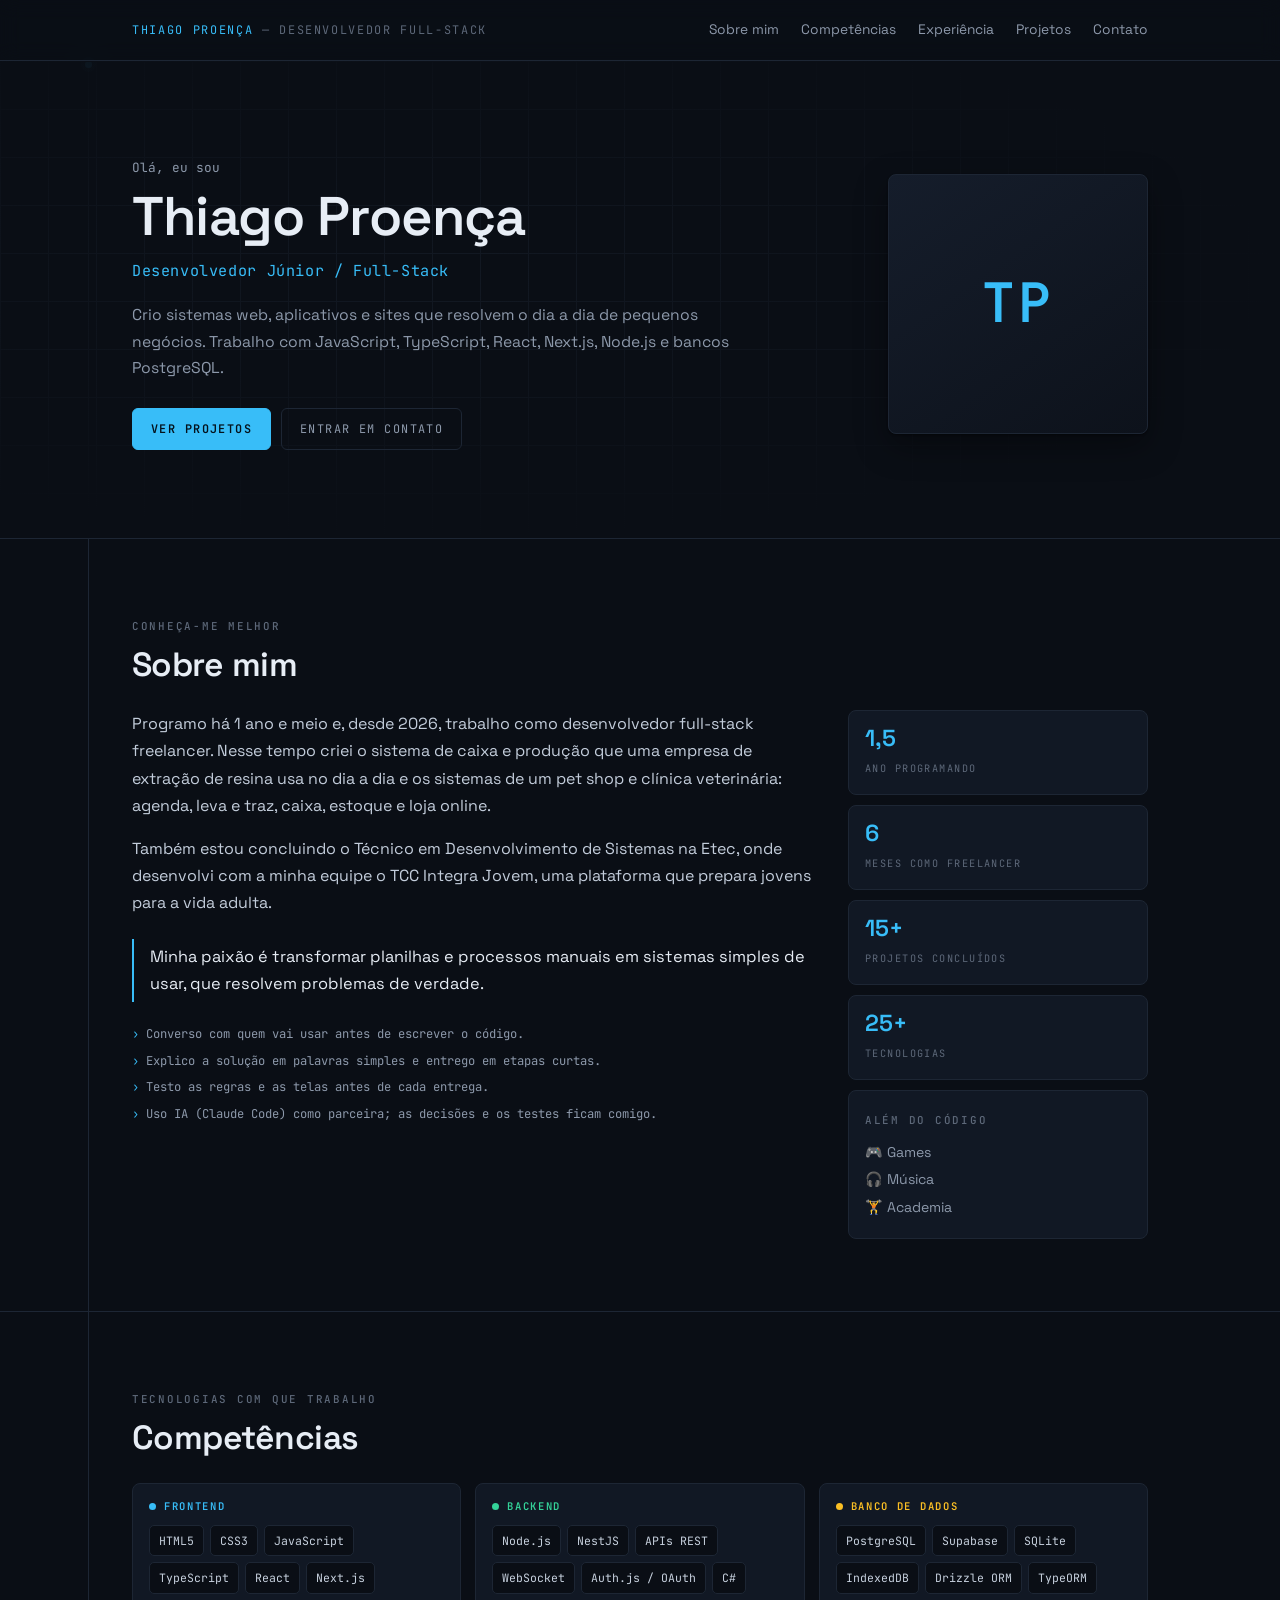
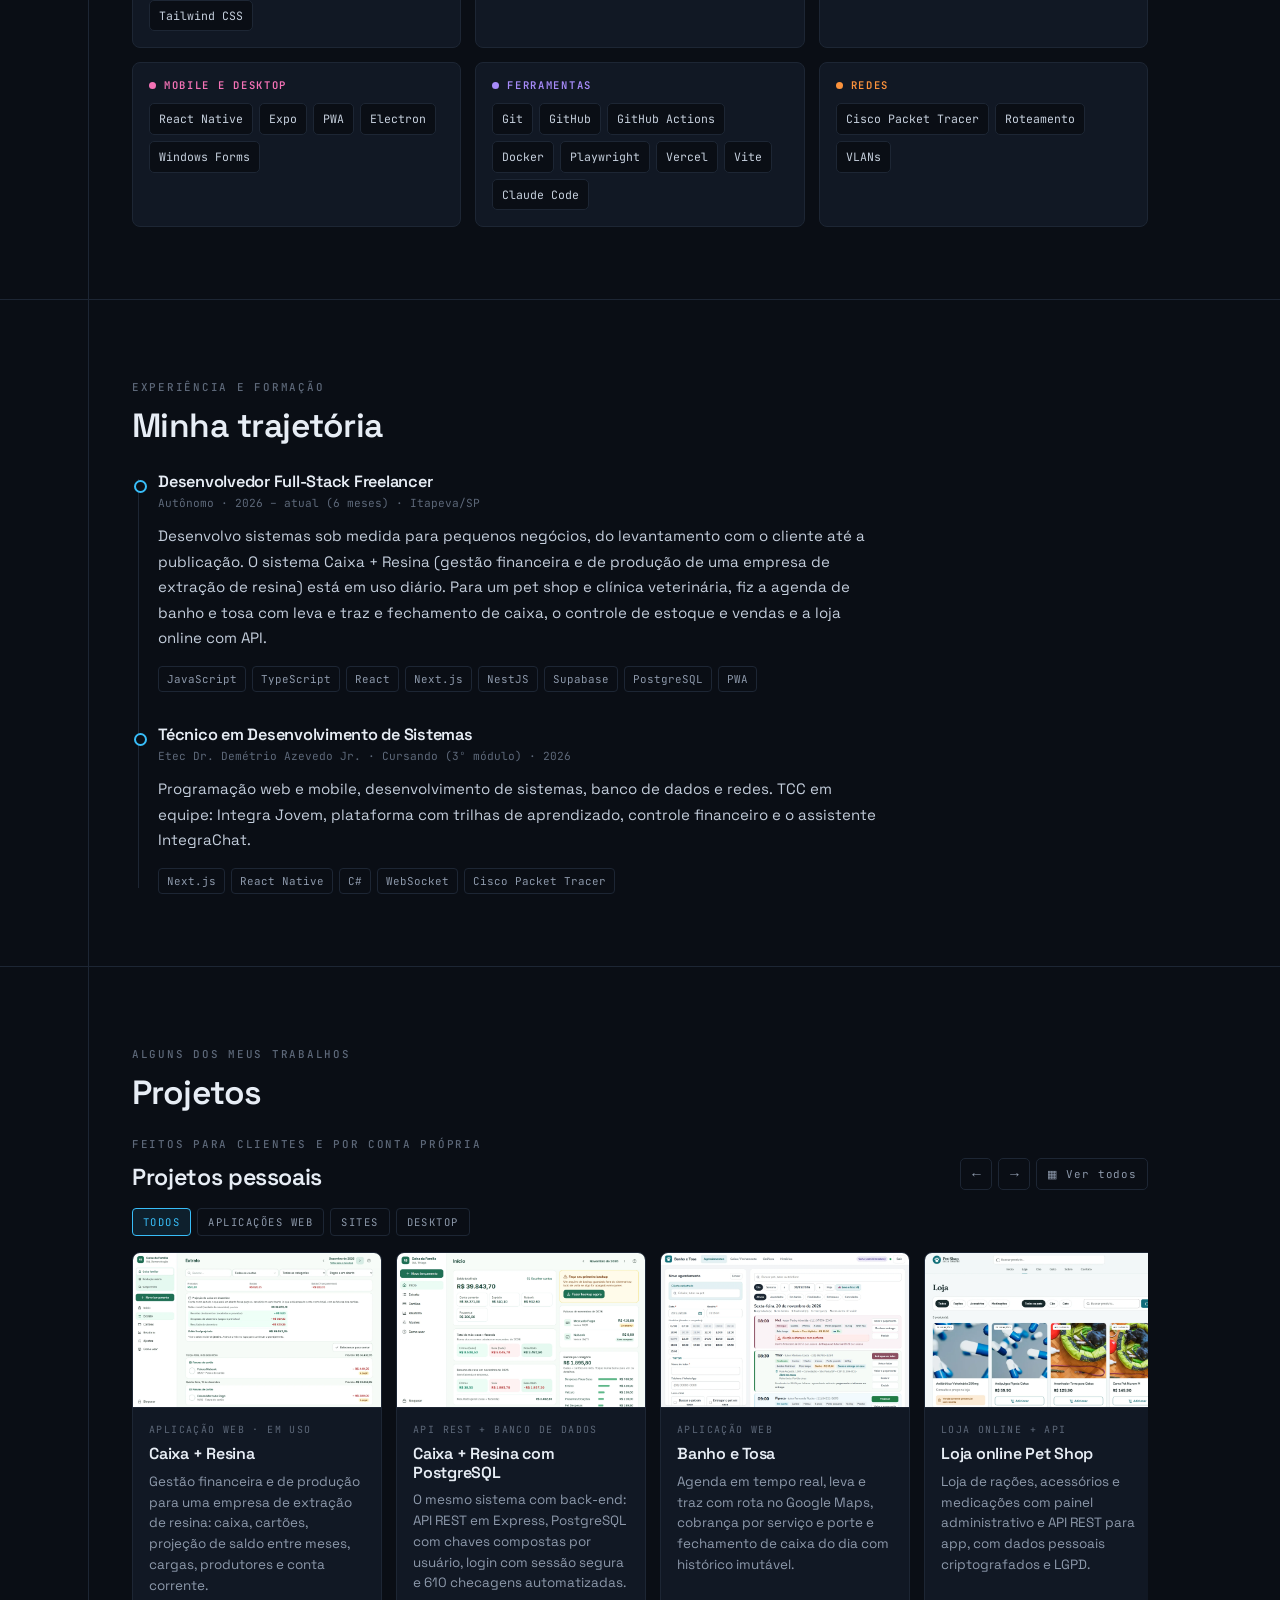
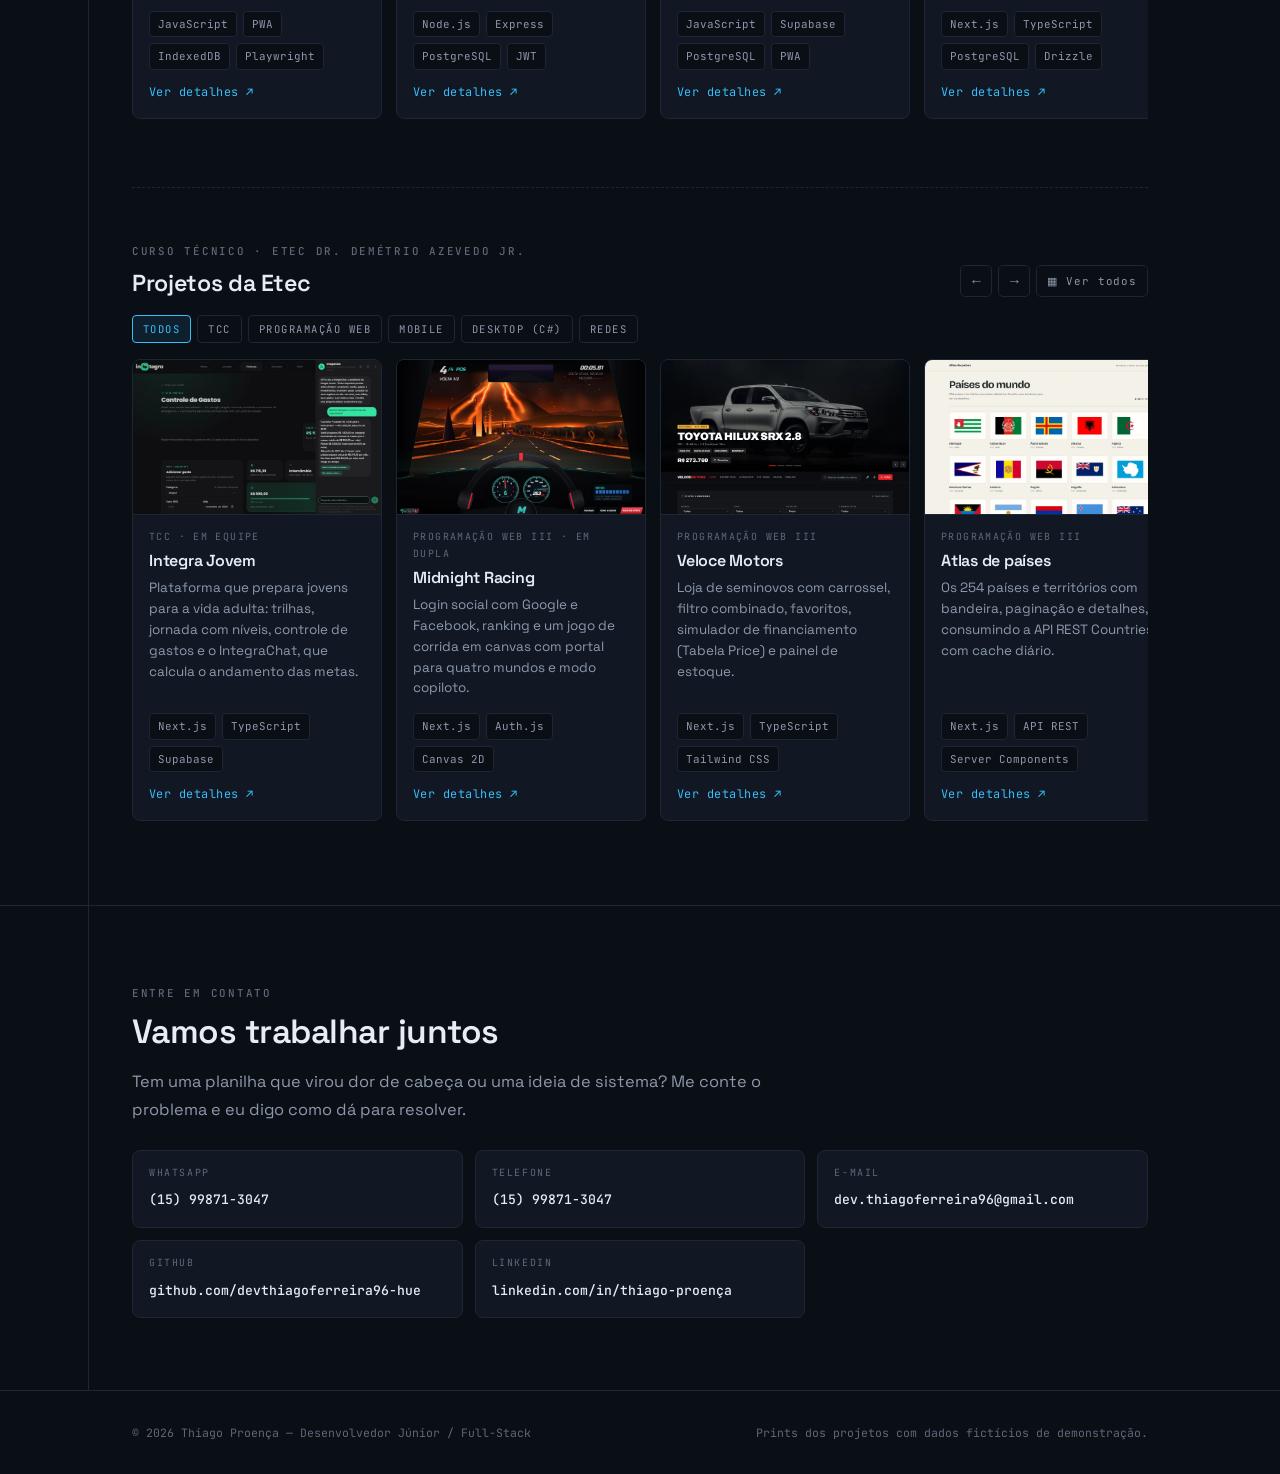
==== index.html @ 77c9f865 "Portfólio: volta a mostrar a versão original do Caixa + Resina Desfaz 34eba5c.  Co-Authored-By: Clau" ====
<!doctype html>
<html lang="pt-BR">
<head>
  <meta charset="utf-8">
  <meta name="viewport" content="width=device-width, initial-scale=1">
  <title>Thiago Proença · Desenvolvedor Júnior / Full-Stack</title>
  <meta name="description" content="Portfólio de Thiago Proença, desenvolvedor júnior full-stack: sistemas web, aplicativos e sites sob medida para pequenos negócios.">
  <meta property="og:title" content="Thiago Proença · Desenvolvedor Júnior / Full-Stack">
  <meta property="og:description" content="Sistemas web, aplicativos e sites sob medida para pequenos negócios.">
  <meta property="og:image" content="img/caixa-resina/projecao.webp">
  <link rel="preconnect" href="https://fonts.googleapis.com">
  <link rel="preconnect" href="https://fonts.gstatic.com" crossorigin>
  <link href="https://fonts.googleapis.com/css2?family=Space+Grotesk:wght@400;500;600&family=JetBrains+Mono:wght@400;500;600&display=swap" rel="stylesheet">
  <link rel="stylesheet" href="style.css">
</head>
<body>
  <header class="topo">
    <div class="conteiner">
      <a class="marca" href="#inicio">Thiago Proença <span id="secao-atual">— Desenvolvedor Full-Stack</span></a>
      <nav class="menu" aria-label="Seções">
        <a href="#sobre">Sobre mim</a>
        <a href="#competencias">Competências</a>
        <a href="#experiencia">Experiência</a>
        <a href="#projetos">Projetos</a>
        <a href="#contato">Contato</a>
      </nav>
    </div>
  </header>

  <main class="trilho">
    <span class="ponto" id="ponto" aria-hidden="true"></span>

    <section class="abertura" id="inicio">
      <div class="conteiner">
        <div>
          <p class="ola">Olá, eu sou</p>
          <h1>Thiago Proença</h1>
          <p class="cargo">Desenvolvedor Júnior / Full-Stack</p>
          <p class="sub">Crio sistemas web, aplicativos e sites que resolvem o dia a dia de pequenos negócios. Trabalho com JavaScript, TypeScript, React, Next.js, Node.js e bancos PostgreSQL.</p>
          <div class="acoes">
            <a class="botao primario" href="#projetos">Ver projetos</a>
            <a class="botao" href="#contato">Entrar em contato</a>
          </div>
        </div>
        <div class="foto">
          <!-- Para usar a foto: salve como img/foto.webp e troque a linha abaixo por
               <img src="img/foto.webp" alt="Foto de Thiago Proença" width="520" height="520"> -->
          <span class="iniciais" aria-hidden="true">TP</span>
        </div>
      </div>
    </section>

    <section class="secao" id="sobre" data-secao="01 / 05 · Sobre mim">
      <div class="conteiner">
        <span class="rotulo">Conheça-me melhor</span>
        <h2>Sobre mim</h2>
        <div class="sobre-grade">
          <div class="sobre-texto">
            <p>Programo há 1 ano e meio e, desde 2026, trabalho como desenvolvedor full-stack freelancer. Nesse tempo criei o sistema de caixa e produção que uma empresa de extração de resina usa no dia a dia e os sistemas de um pet shop e clínica veterinária: agenda, leva e traz, caixa, estoque e loja online.</p>
            <p>Também estou concluindo o Técnico em Desenvolvimento de Sistemas na Etec, onde desenvolvi com a minha equipe o TCC Integra Jovem, uma plataforma que prepara jovens para a vida adulta.</p>
            <p class="citacao">Minha paixão é transformar planilhas e processos manuais em sistemas simples de usar, que resolvem problemas de verdade.</p>
            <ul class="principios">
              <li>Converso com quem vai usar antes de escrever o código.</li>
              <li>Explico a solução em palavras simples e entrego em etapas curtas.</li>
              <li>Testo as regras e as telas antes de cada entrega.</li>
              <li>Uso IA (Claude Code) como parceira; as decisões e os testes ficam comigo.</li>
            </ul>
          </div>
          <div class="numeros">
            <div class="numero"><b>1,5</b><span>Ano programando</span></div>
            <div class="numero"><b>6</b><span>Meses como freelancer</span></div>
            <div class="numero"><b>15+</b><span>Projetos concluídos</span></div>
            <div class="numero"><b>25+</b><span>Tecnologias</span></div>
            <div class="alem">
              <span class="rotulo" style="margin:0">Além do código</span>
              <ul>
                <li>🎮 Games</li>
                <li>🎧 Música</li>
                <li>🏋️ Academia</li>
              </ul>
            </div>
          </div>
        </div>
      </div>
    </section>

    <section class="secao" id="competencias" data-secao="02 / 05 · Competências">
      <div class="conteiner">
        <span class="rotulo">Tecnologias com que trabalho</span>
        <h2>Competências</h2>
        <div class="comp-grade" id="comp-grade"></div>
      </div>
    </section>

    <section class="secao" id="experiencia" data-secao="03 / 05 · Experiência">
      <div class="conteiner">
        <span class="rotulo">Experiência e formação</span>
        <h2>Minha trajetória</h2>
        <div class="linha-tempo">
          <div class="etapa">
            <h3>Desenvolvedor Full-Stack Freelancer</h3>
            <p class="onde">Autônomo · 2026 – atual (6 meses) · Itapeva/SP</p>
            <p>Desenvolvo sistemas sob medida para pequenos negócios, do levantamento com o cliente até a publicação. O sistema Caixa + Resina (gestão financeira e de produção de uma empresa de extração de resina) está em uso diário. Para um pet shop e clínica veterinária, fiz a agenda de banho e tosa com leva e traz e fechamento de caixa, o controle de estoque e vendas e a loja online com API.</p>
            <ul class="etiquetas"><li>JavaScript</li><li>TypeScript</li><li>React</li><li>Next.js</li><li>NestJS</li><li>Supabase</li><li>PostgreSQL</li><li>PWA</li></ul>
          </div>
          <div class="etapa">
            <h3>Técnico em Desenvolvimento de Sistemas</h3>
            <p class="onde">Etec Dr. Demétrio Azevedo Jr. · Cursando (3º módulo) · 2026</p>
            <p>Programação web e mobile, desenvolvimento de sistemas, banco de dados e redes. TCC em equipe: Integra Jovem, plataforma com trilhas de aprendizado, controle financeiro e o assistente IntegraChat.</p>
            <ul class="etiquetas"><li>Next.js</li><li>React Native</li><li>C#</li><li>WebSocket</li><li>Cisco Packet Tracer</li></ul>
          </div>
        </div>
      </div>
    </section>

    <section class="secao" id="projetos" data-secao="04 / 05 · Projetos">
      <div class="conteiner">
        <span class="rotulo">Alguns dos meus trabalhos</span>
        <h2>Projetos</h2>

        <div class="bloco-proj" data-carrossel="pessoais">
          <div class="proj-topo">
            <div>
              <span class="rotulo">Feitos para clientes e por conta própria</span>
              <h3>Projetos pessoais</h3>
            </div>
            <div class="setas">
              <button class="seta" type="button" data-acao="voltar" aria-label="Projetos anteriores">←</button>
              <button class="seta" type="button" data-acao="avancar" aria-label="Próximos projetos">→</button>
              <button class="seta largo" type="button" data-acao="todos" aria-pressed="false">▦ Ver todos</button>
            </div>
          </div>
          <div class="filtros" role="group" aria-label="Filtrar projetos pessoais"></div>
          <div class="carrossel"></div>
        </div>

        <div class="bloco-proj" data-carrossel="etec">
          <div class="proj-topo">
            <div>
              <span class="rotulo">Curso técnico · Etec Dr. Demétrio Azevedo Jr.</span>
              <h3>Projetos da Etec</h3>
            </div>
            <div class="setas">
              <button class="seta" type="button" data-acao="voltar" aria-label="Projetos anteriores">←</button>
              <button class="seta" type="button" data-acao="avancar" aria-label="Próximos projetos">→</button>
              <button class="seta largo" type="button" data-acao="todos" aria-pressed="false">▦ Ver todos</button>
            </div>
          </div>
          <div class="filtros" role="group" aria-label="Filtrar projetos da Etec"></div>
          <div class="carrossel"></div>
        </div>
      </div>
    </section>

    <section class="secao" id="contato" data-secao="05 / 05 · Contato">
      <div class="conteiner">
        <span class="rotulo">Entre em contato</span>
        <h2>Vamos trabalhar juntos</h2>
        <p class="sub">Tem uma planilha que virou dor de cabeça ou uma ideia de sistema? Me conte o problema e eu digo como dá para resolver.</p>
        <div class="contatos">
          <a class="contato-card" href="https://wa.me/5515998713047" target="_blank" rel="noopener"><span>WhatsApp</span><b>(15) 99871-3047</b></a>
          <a class="contato-card" href="tel:+5515998713047"><span>Telefone</span><b>(15) 99871-3047</b></a>
          <a class="contato-card" href="mailto:dev.thiagoferreira96@gmail.com"><span>E-mail</span><b>dev.thiagoferreira96@gmail.com</b></a>
          <a class="contato-card" href="https://github.com/devthiagoferreira96-hue" target="_blank" rel="noopener"><span>GitHub</span><b>github.com/devthiagoferreira96-hue</b></a>
          <a class="contato-card" href="https://www.linkedin.com/in/thiago-proen%C3%A7a-3567a3385" target="_blank" rel="noopener"><span>LinkedIn</span><b>linkedin.com/in/thiago-proença</b></a>
        </div>
      </div>
    </section>
  </main>

  <footer class="rodape">
    <div class="conteiner">
      <span>© 2026 Thiago Proença — Desenvolvedor Júnior / Full-Stack</span>
      <span>Prints dos projetos com dados fictícios de demonstração.</span>
    </div>
  </footer>

  <script>
  // ------------------------------------------------------------ competências
  const ICONE = (slug, cor) => `https://cdn.simpleicons.org/${slug}/${cor}`;
  const COMPETENCIAS = [
    { nome: 'Frontend', cor: '#38bdf8', itens: [['HTML5', 'html5', 'E34F26'], ['CSS3', 'css', '1572B6'], ['JavaScript', 'javascript', 'F7DF1E'], ['TypeScript', 'typescript', '3178C6'], ['React', 'react', '61DAFB'], ['Next.js', 'nextdotjs', 'ffffff'], ['Tailwind CSS', 'tailwindcss', '06B6D4']] },
    { nome: 'Backend', cor: '#34d399', itens: [['Node.js', 'nodedotjs', '5FA04E'], ['NestJS', 'nestjs', 'E0234E'], ['APIs REST', null], ['WebSocket', null], ['Auth.js / OAuth', 'auth0', 'EB5424'], ['C#', null]] },
    { nome: 'Banco de dados', cor: '#fbbf24', itens: [['PostgreSQL', 'postgresql', '4169E1'], ['Supabase', 'supabase', '3FCF8E'], ['SQLite', 'sqlite', '7FD3FF'], ['IndexedDB', null], ['Drizzle ORM', 'drizzle', 'C5F74F'], ['TypeORM', 'typeorm', 'FE0803']] },
    { nome: 'Mobile e desktop', cor: '#f472b6', itens: [['React Native', 'react', '61DAFB'], ['Expo', 'expo', 'ffffff'], ['PWA', 'pwa', '5A0FC8'], ['Electron', 'electron', '47848F'], ['Windows Forms', null]] },
    { nome: 'Ferramentas', cor: '#a78bfa', itens: [['Git', 'git', 'F05032'], ['GitHub', 'github', 'ffffff'], ['GitHub Actions', 'githubactions', '2088FF'], ['Docker', 'docker', '2496ED'], ['Playwright', null], ['Vercel', 'vercel', 'ffffff'], ['Vite', 'vite', '646CFF'], ['Claude Code', 'claude', 'D97757']] },
    { nome: 'Redes', cor: '#fb923c', itens: [['Cisco Packet Tracer', 'cisco', '1BA0D7'], ['Roteamento', null], ['VLANs', null]] },
  ];
  document.getElementById('comp-grade').innerHTML = COMPETENCIAS.map((c) => `
    <div class="comp" style="--cor:${c.cor}">
      <h3>${c.nome}</h3>
      <div class="selos">${c.itens.map(([n, slug, cor]) => `<span class="selo">${slug ? `<img src="${ICONE(slug, cor)}" alt="" width="13" height="13" loading="lazy" onerror="this.remove()">` : ''}${n}</span>`).join('')}</div>
    </div>`).join('');

  // ------------------------------------------------------------ projetos
  const PROJETOS = {
    pessoais: {
      filtros: [['todos', 'Todos'], ['web', 'Aplicações web'], ['site', 'Sites'], ['desktop', 'Desktop']],
      itens: [
        { cat: 'web', tipo: 'Aplicação web · em uso', titulo: 'Caixa + Resina', img: 'img/caixa-resina/projecao.webp', url: 'projetos/caixa-resina.html',
          texto: 'Gestão financeira e de produção para uma empresa de extração de resina: caixa, cartões, projeção de saldo entre meses, cargas, produtores e conta corrente.', tags: ['JavaScript', 'PWA', 'IndexedDB', 'Playwright'] },
        { cat: 'web', tipo: 'API REST + banco de dados', titulo: 'Caixa + Resina com PostgreSQL', img: 'img/caixa-postgresql/inicio.webp', url: 'projetos/caixa-postgresql.html',
          texto: 'O mesmo sistema com back-end: API REST em Express, PostgreSQL com chaves compostas por usuário, login com sessão segura e 610 checagens automatizadas.', tags: ['Node.js', 'Express', 'PostgreSQL', 'JWT'] },
        { cat: 'web', tipo: 'Aplicação web', titulo: 'Banho e Tosa', img: 'img/banho-e-tosa/agenda.webp', url: 'projetos/banho-e-tosa.html',
          texto: 'Agenda em tempo real, leva e traz com rota no Google Maps, cobrança por serviço e porte e fechamento de caixa do dia com histórico imutável.', tags: ['JavaScript', 'Supabase', 'PostgreSQL', 'PWA'] },
        { cat: 'site', tipo: 'Loja online + API', titulo: 'Loja online Pet Shop', img: 'img/loja-pet/produtos.webp', url: 'projetos/loja-pet.html',
          texto: 'Loja de rações, acessórios e medicações com painel administrativo e API REST para app, com dados pessoais criptografados e LGPD.', tags: ['Next.js', 'TypeScript', 'PostgreSQL', 'Drizzle'] },
        { cat: 'web', tipo: 'Aplicação web', titulo: 'Estoque, vendas e caixa', img: 'img/estoque-pet/inicio.webp', url: 'projetos/estoque-pet.html',
          texto: 'Três saldos por produto, PDV com leitor de código de barras, fechamento de caixa e log de auditoria que nem o sistema consegue apagar.', tags: ['NestJS', 'Next.js', 'PostgreSQL', 'PWA'] },
        { cat: 'web', tipo: 'Aplicação web', titulo: 'Agenda Pet', img: 'img/agenda-pet/agenda.webp', url: 'projetos/agenda-pet.html',
          texto: 'Agenda compartilhada entre o pet shop e o banho e tosa, com tempo real, aviso no WhatsApp e permissões por setor.', tags: ['JavaScript', 'Supabase', 'Realtime'] },
        { cat: 'web', tipo: 'Aplicação web', titulo: 'Estoque da clínica', img: 'img/estoque-clinica/relatorios.webp', url: 'projetos/estoque-clinica.html',
          texto: 'O que vai para o consultório, o que é usado e o que se perde ou some na contagem, com o prejuízo em reais.', tags: ['NestJS', 'Next.js', 'PostgreSQL'] },
        { cat: 'desktop', tipo: 'Aplicativo desktop', titulo: 'PDV Loja de Salgados', img: 'img/pdv-salgados/vender.webp', url: 'projetos/pdv-salgados.html',
          texto: 'Sistema de vendas que funciona sem internet: vários pagamentos na mesma venda, estoque, caixa com sangria e fiado.', tags: ['Electron', 'React', 'SQLite'] },
      ],
    },
    etec: {
      filtros: [['todos', 'Todos'], ['tcc', 'TCC'], ['web', 'Programação Web'], ['mobile', 'Mobile'], ['desktop', 'Desktop (C#)'], ['redes', 'Redes']],
      itens: [
        { cat: 'tcc', tipo: 'TCC · em equipe', titulo: 'Integra Jovem', img: 'img/etec/tcc-chat-meta.webp', url: 'projetos/integra-jovem.html',
          texto: 'Plataforma que prepara jovens para a vida adulta: trilhas, jornada com níveis, controle de gastos e o IntegraChat, que calcula o andamento das metas.', tags: ['Next.js', 'TypeScript', 'Supabase'] },
        { cat: 'web', tipo: 'Programação Web III · em dupla', titulo: 'Midnight Racing', img: 'img/etec/mid-mundo-vulcao.webp', url: 'projetos/midnight-racing.html',
          texto: 'Login social com Google e Facebook, ranking e um jogo de corrida em canvas com portal para quatro mundos e modo copiloto.', tags: ['Next.js', 'Auth.js', 'Canvas 2D'] },
        { cat: 'web', tipo: 'Programação Web III', titulo: 'Veloce Motors', img: 'img/etec/veiculos-home.webp', url: 'projetos/veloce-motors.html',
          texto: 'Loja de seminovos com carrossel, filtro combinado, favoritos, simulador de financiamento (Tabela Price) e painel de estoque.', tags: ['Next.js', 'TypeScript', 'Tailwind CSS'] },
        { cat: 'web', tipo: 'Programação Web III', titulo: 'Atlas de países', img: 'img/etec/paises-lista.webp', url: 'projetos/atlas-paises.html',
          texto: 'Os 254 países e territórios com bandeira, paginação e detalhes, consumindo a API REST Countries com cache diário.', tags: ['Next.js', 'API REST', 'Server Components'] },
        { cat: 'web', tipo: 'Programação Web', titulo: 'Cadastro de clientes', img: 'img/etec/cadastro-validacao.webp', url: 'img/etec/cadastro-preenchido.webp',
          texto: 'Formulário com validação campo a campo (nome, CPF, telefone, e-mail, CEP e endereço) e mensagens claras de erro.', tags: ['Next.js', 'React Hook Form', 'Zod'] },
        { cat: 'mobile', tipo: 'Mobile II · em dupla', titulo: 'Chat da Sala', img: 'img/etec/chat-enquete.webp', url: 'projetos/chat-da-sala.html',
          texto: 'Chat em tempo real com grupos, enquetes, reações, confirmação de leitura, status e reconexão automática com fila de envio.', tags: ['React Native', 'Expo', 'WebSocket'] },
        { cat: 'mobile', tipo: 'Mobile II', titulo: 'Meus Feeds', img: 'img/etec/feeds-lista.webp', url: 'projetos/meus-feeds.html',
          texto: 'App que consome uma API REST: lista paginada, detalhes, nova postagem e mensagens claras quando não há conexão.', tags: ['React Native', 'Expo', 'API REST'] },
        { cat: 'desktop', tipo: 'Desenvolvimento de Sistemas II', titulo: 'Jogo da Forca', img: 'img/etec/forca-jogo.webp', url: 'img/etec/forca-jogo.webp',
          texto: 'Palavras com dica lidas de arquivo, cronômetro, música e efeitos sonoros; o boneco aparece por partes a cada erro.', tags: ['C#', 'Windows Forms', 'NAudio'] },
        { cat: 'desktop', tipo: 'Desenvolvimento de Sistemas II', titulo: 'Consulta de CEP', img: 'img/etec/csharp-cep.webp', url: 'img/etec/csharp-cep.webp',
          texto: 'Digita o CEP e o app busca o endereço na API ViaCEP: logradouro, bairro, cidade, estado e DDD.', tags: ['C#', 'API REST', 'JSON'] },
        { cat: 'redes', tipo: 'Redes', titulo: 'Duas redes ligadas por WAN', img: 'img/etec/redes-wan.webp', url: 'img/etec/redes-wan.webp',
          texto: 'Dois roteadores ligados por link serial, cada um com as suas redes locais, switches e computadores.', tags: ['Cisco Packet Tracer', 'Roteamento'] },
        { cat: 'redes', tipo: 'Redes', titulo: 'VLANs com roteador', img: 'img/etec/redes-vlans.webp', url: 'img/etec/redes-vlans.webp',
          texto: 'Computadores separados em VLANs num switch, com um roteador fazendo a comunicação entre elas.', tags: ['Cisco Packet Tracer', 'VLAN'] },
      ],
    },
  };

  const esc = (s) => String(s).replace(/[&<>"']/g, (c) => ({ '&': '&amp;', '<': '&lt;', '>': '&gt;', '"': '&quot;', "'": '&#39;' }[c]));
  document.querySelectorAll('[data-carrossel]').forEach((bloco) => {
    const dados = PROJETOS[bloco.dataset.carrossel];
    const pista = bloco.querySelector('.carrossel');
    const filtros = bloco.querySelector('.filtros');
    filtros.innerHTML = dados.filtros.map(([id, nome], i) => `<button class="filtro" type="button" data-filtro="${id}" aria-pressed="${i === 0}">${nome}</button>`).join('');
    pista.innerHTML = dados.itens.map((p) => {
      const pagina = p.url.endsWith('.html');
      return `<a class="pcard" data-cat="${p.cat}" href="${p.url}"${pagina ? '' : ' target="_blank" rel="noopener"'}>
        <div class="thumb"><img src="${p.img}" alt="" width="1600" height="1000" loading="lazy"></div>
        <div class="corpo">
          <span class="tipo">${esc(p.tipo)}</span>
          <h4>${esc(p.titulo)}</h4>
          <p>${esc(p.texto)}</p>
          <ul class="etiquetas">${p.tags.map((t) => `<li>${esc(t)}</li>`).join('')}</ul>
          <span class="ver">${pagina ? 'Ver detalhes ↗' : 'Ver imagem ↗'}</span>
        </div>
      </a>`;
    }).join('');

    filtros.addEventListener('click', (e) => {
      const b = e.target.closest('[data-filtro]');
      if (!b) return;
      filtros.querySelectorAll('[data-filtro]').forEach((x) => x.setAttribute('aria-pressed', String(x === b)));
      pista.querySelectorAll('.pcard').forEach((c) => { c.hidden = b.dataset.filtro !== 'todos' && c.dataset.cat !== b.dataset.filtro; });
      pista.scrollTo({ left: 0 });
    });
    const passo = () => (pista.querySelector('.pcard:not([hidden])')?.offsetWidth || 280) + 14;
    bloco.querySelector('[data-acao="voltar"]').addEventListener('click', () => pista.scrollBy({ left: -passo() * 2, behavior: 'smooth' }));
    bloco.querySelector('[data-acao="avancar"]').addEventListener('click', () => pista.scrollBy({ left: passo() * 2, behavior: 'smooth' }));
    const todos = bloco.querySelector('[data-acao="todos"]');
    todos.addEventListener('click', () => {
      const ativo = pista.classList.toggle('todos');
      todos.setAttribute('aria-pressed', String(ativo));
      todos.textContent = ativo ? '▤ Carrossel' : '▦ Ver todos';
    });

    // anda sozinho: um card a cada 3 s; para com o mouse em cima, com foco do teclado ou toque,
    // no modo "Ver todos", fora da tela e para quem pediu menos movimento no sistema
    const poucoMovimento = window.matchMedia('(prefers-reduced-motion: reduce)');
    let mouseEmCima = false, focoDentro = false, tocando = false, visivel = false;
    const pausado = () => mouseEmCima || focoDentro || tocando || !visivel || document.hidden
      || pista.classList.contains('todos') || poucoMovimento.matches;
    setInterval(() => {
      if (pausado()) return;
      const fim = pista.scrollLeft + pista.clientWidth >= pista.scrollWidth - 8;
      if (fim) pista.scrollTo({ left: 0, behavior: 'smooth' });
      else pista.scrollBy({ left: passo(), behavior: 'smooth' });
    }, 3000);
    bloco.addEventListener('mouseenter', () => { mouseEmCima = true; });
    bloco.addEventListener('mouseleave', () => { mouseEmCima = false; });
    bloco.addEventListener('focusin', () => { focoDentro = true; });
    bloco.addEventListener('focusout', (e) => { if (!bloco.contains(e.relatedTarget)) focoDentro = false; });
    let soltar;
    pista.addEventListener('touchstart', () => { tocando = true; clearTimeout(soltar); }, { passive: true });
    pista.addEventListener('touchend', () => { soltar = setTimeout(() => { tocando = false; }, 4000); }, { passive: true });
    new IntersectionObserver(([e]) => { visivel = e.isIntersecting; }, { threshold: 0.3 }).observe(pista);
  });

  // ------------------------------------------------------------ seção atual no topo + ponto na linha
  const rotulo = document.getElementById('secao-atual');
  const ponto = document.getElementById('ponto');
  const links = document.querySelectorAll('.menu a');
  const secoes = [...document.querySelectorAll('[data-secao]')];
  const principal = document.querySelector('main');
  function atualizar() {
    const meio = window.scrollY + window.innerHeight * 0.35;
    let atual = null;
    for (const s of secoes) if (s.offsetTop <= meio) atual = s;
    rotulo.textContent = atual ? ' ' + atual.dataset.secao : ' — Desenvolvedor Full-Stack';
    links.forEach((a) => a.classList.toggle('ativo', !!atual && a.getAttribute('href') === '#' + atual.id));
    const total = document.documentElement.scrollHeight - window.innerHeight;
    ponto.style.top = Math.round((window.scrollY / Math.max(1, total)) * (principal.offsetHeight - 20)) + 'px';
  }
  window.addEventListener('scroll', atualizar, { passive: true });
  atualizar();
  </script>
</body>
</html>
---- style.css ----
/* Portfólio — Thiago Proença · tema escuro (azul-noite + ciano) */
:root {
  --fundo: #0a0e15;
  --fundo-2: #0d121b;
  --cartao: #111824;
  --cartao-2: #151d2b;
  --texto: #e7edf5;
  --suave: #8d99ab;
  --apagado: #5d6879;
  --linha: #1d2634;
  --destaque: #38bdf8;
  --destaque-forte: #7dd3fc;
  --destaque-suave: rgba(56, 189, 248, 0.10);
  --verde: #34d399;
  --sombra: 0 1px 2px rgb(0 0 0 / 0.4), 0 12px 32px rgb(0 0 0 / 0.35);
  --raio: 10px;
  --largura: 1080px;
  --mono: "JetBrains Mono", ui-monospace, "Cascadia Code", Consolas, monospace;
  color-scheme: dark;
}

* { box-sizing: border-box; }
html { scroll-behavior: smooth; scroll-padding-top: 72px; }
body {
  margin: 0;
  background: var(--fundo);
  color: var(--texto);
  font: 16px/1.7 "Space Grotesk", system-ui, -apple-system, "Segoe UI", sans-serif;
  -webkit-font-smoothing: antialiased;
}
img { max-width: 100%; height: auto; display: block; }
a { color: inherit; }
h1, h2, h3, h4 { font-family: "Space Grotesk", system-ui, sans-serif; font-weight: 600; line-height: 1.15; margin: 0 0 .5em; letter-spacing: -0.015em; }
h1 { font-size: clamp(2.2rem, 6vw, 3.4rem); }
h2 { font-size: clamp(1.6rem, 3.6vw, 2.1rem); }
h3 { font-size: 1.2rem; }
p { margin: 0 0 1em; }
code { font-family: var(--mono); font-size: .88em; background: var(--cartao-2); padding: 1px 6px; border-radius: 4px; }
:focus-visible { outline: 2px solid var(--destaque); outline-offset: 3px; border-radius: 4px; }

.conteiner { max-width: var(--largura); margin: 0 auto; padding: 0 16px; }
@media (min-width: 700px) { .conteiner { padding: 0 32px; } }

/* ---------------------------------------------------------------- topo */
.topo { position: sticky; top: 0; z-index: 20; background: color-mix(in srgb, var(--fundo) 86%, transparent); backdrop-filter: blur(10px); border-bottom: 1px solid var(--linha); }
.topo .conteiner { display: flex; align-items: center; justify-content: space-between; height: 60px; gap: 16px; }
.marca { font-family: var(--mono); font-size: .74rem; letter-spacing: .14em; text-transform: uppercase; color: var(--destaque); text-decoration: none; white-space: nowrap; overflow: hidden; text-overflow: ellipsis; }
.marca span { color: var(--apagado); }
.menu { display: flex; gap: 22px; font-size: .86rem; }
.menu a { text-decoration: none; color: var(--suave); padding: 4px 0; border-bottom: 1px solid transparent; transition: color .2s; }
.menu a:hover, .menu a.ativo { color: var(--texto); border-bottom-color: var(--destaque); }
@media (max-width: 760px) { .menu { display: none; } }

/* ---------------------------------------------------------------- base comum */
section { padding: 72px 0; }
.rotulo { display: inline-block; font-family: var(--mono); font-size: .68rem; font-weight: 500; letter-spacing: .16em; text-transform: uppercase; color: var(--apagado); margin-bottom: 10px; }
.sub { color: var(--suave); font-size: 1.02rem; max-width: 640px; }
.acoes { display: flex; flex-wrap: wrap; gap: 10px; margin-top: 26px; }
.botao { display: inline-flex; align-items: center; gap: 8px; padding: 10px 18px; border-radius: 6px; font-family: var(--mono); font-size: .74rem; letter-spacing: .12em; text-transform: uppercase; text-decoration: none; border: 1px solid var(--linha); background: transparent; color: var(--suave); cursor: pointer; transition: border-color .2s, color .2s, background .2s; }
.botao:hover { border-color: var(--destaque); color: var(--texto); }
.botao.primario { background: var(--destaque); color: #04121c; border-color: var(--destaque); font-weight: 600; }
.botao.primario:hover { background: var(--destaque-forte); }
.etiquetas { display: flex; flex-wrap: wrap; gap: 6px; list-style: none; padding: 0; margin: 14px 0 0; }
.etiquetas li { font-family: var(--mono); font-size: .68rem; padding: 3px 8px; border-radius: 4px; background: var(--fundo); border: 1px solid var(--linha); color: var(--suave); }
.ver { font-family: var(--mono); font-size: .74rem; letter-spacing: .04em; color: var(--destaque); text-decoration: none; }
.ver:hover { text-decoration: underline; }

/* ---------------------------------------------------------------- páginas de estudo de caso */
.caso-cabeca { padding: 56px 0 28px; }
.caso-cabeca .rotulo { color: var(--destaque); }
.voltar { display: inline-block; margin-bottom: 22px; color: var(--suave); text-decoration: none; font-family: var(--mono); font-size: .78rem; }
.voltar:hover { color: var(--texto); }
.fatos { display: grid; gap: 16px; grid-template-columns: repeat(auto-fit, minmax(170px, 1fr)); margin-top: 28px; padding: 18px 0; border-top: 1px solid var(--linha); border-bottom: 1px solid var(--linha); }
.fatos dt { font-family: var(--mono); font-size: .66rem; text-transform: uppercase; letter-spacing: .12em; color: var(--apagado); }
.fatos dd { margin: 4px 0 0; font-weight: 500; }
.texto { max-width: 720px; color: #c9d3e0; }
.texto h2 { color: var(--texto); margin-top: 1.4em; }
.texto ul { padding-left: 1.2em; }
.texto li { margin-bottom: .45em; }
.texto strong { color: var(--texto); }
.texto .nota { font-size: .92em; color: var(--suave); border-left: 3px solid var(--destaque); padding-left: 12px; }
figure { margin: 30px 0; }
figure img { border-radius: var(--raio); border: 1px solid var(--linha); box-shadow: var(--sombra); }
figcaption { color: var(--suave); font-size: .88rem; margin-top: 10px; }
.celulares { display: grid; gap: 16px; grid-template-columns: repeat(3, 1fr); max-width: 760px; }
.celulares img { border-radius: 22px; }
.celulares figure { margin: 0; }
.celulares figcaption { text-align: center; }
@media (max-width: 560px) { .celulares { grid-template-columns: 1fr 1fr; } .celulares figure:last-child { display: none; } .celulares.todas figure:last-child { display: block; } }
.destaque-caixa { background: var(--destaque-suave); border: 1px solid rgba(56, 189, 248, .25); border-radius: var(--raio); padding: 22px; margin: 28px 0; }
.destaque-caixa p:last-child { margin: 0; }
.galeria { display: grid; gap: 20px; grid-template-columns: repeat(auto-fit, minmax(min(420px, 100%), 1fr)); margin: 30px 0; }
.galeria figure { margin: 0; }

/* ---------------------------------------------------------------- rodapé */
.rodape { border-top: 1px solid var(--linha); padding: 32px 0; color: var(--apagado); font-family: var(--mono); font-size: .72rem; }
.rodape .conteiner { display: flex; flex-wrap: wrap; justify-content: space-between; gap: 12px; }

/* ================================================================ página inicial */
.trilho { position: relative; }
.trilho .ponto { display: none; }
@media (min-width: 1180px) {
  .trilho::before { content: ""; position: absolute; left: calc((100vw - var(--largura)) / 2 - 12px); top: 0; bottom: 0; width: 1px; background: var(--linha); }
  .trilho .ponto { display: block; position: absolute; left: calc((100vw - var(--largura)) / 2 - 12px); width: 7px; height: 7px; margin-left: -3px; border-radius: 50%; background: var(--destaque); box-shadow: 0 0 0 4px rgba(56, 189, 248, .15); transition: top .25s ease; top: 0; }
}
.secao { border-top: 1px solid var(--linha); }

/* abertura */
.abertura { padding: 96px 0 88px; position: relative; overflow: hidden;
  background-image: linear-gradient(var(--linha) 1px, transparent 1px), linear-gradient(90deg, var(--linha) 1px, transparent 1px); background-size: 48px 48px; }
.abertura::after { content: ""; position: absolute; inset: 0; background: radial-gradient(ellipse at 35% 45%, color-mix(in srgb, var(--fundo) 55%, transparent) 0%, var(--fundo) 72%); pointer-events: none; }
.abertura .conteiner { position: relative; z-index: 1; display: grid; gap: 40px; align-items: center; }
@media (min-width: 820px) { .abertura .conteiner { grid-template-columns: 1fr 260px; } }
.ola { font-family: var(--mono); font-size: .8rem; color: var(--suave); margin-bottom: 6px; }
.abertura h1 { margin-bottom: .2em; }
.cargo { font-family: var(--mono); color: var(--destaque); font-size: .95rem; letter-spacing: .04em; margin-bottom: 18px; }
.abertura .sub { font-size: .98rem; }
.foto { width: 100%; max-width: 260px; aspect-ratio: 1; border-radius: 8px; border: 1px solid var(--linha); background: linear-gradient(145deg, var(--cartao-2), var(--fundo-2)); display: grid; place-items: center; overflow: hidden; box-shadow: var(--sombra); justify-self: center; }
.foto img { width: 100%; height: 100%; object-fit: cover; border: 0; border-radius: 0; box-shadow: none; }
.foto .iniciais { font-family: var(--mono); font-size: 3.4rem; font-weight: 600; color: var(--destaque); letter-spacing: .06em; }

/* sobre */
.sobre-grade { display: grid; gap: 32px; margin-top: 26px; }
@media (min-width: 860px) { .sobre-grade { grid-template-columns: 1fr 300px; } }
.sobre-texto { color: #c3cddb; }
.citacao { border-left: 2px solid var(--destaque); padding: 4px 0 4px 16px; margin: 22px 0; color: var(--texto); font-size: 1.02rem; }
.principios { list-style: none; padding: 0; margin: 0; font-family: var(--mono); font-size: .76rem; color: var(--suave); }
.principios li { margin-bottom: 6px; }
.principios li::before { content: "›  "; color: var(--destaque); }
.numeros { display: grid; gap: 10px; align-content: start; }
.numero { background: var(--cartao); border: 1px solid var(--linha); border-radius: 8px; padding: 14px 16px; }
.numero b { display: block; font-size: 1.45rem; color: var(--destaque); font-weight: 600; line-height: 1.2; }
.numero span { font-family: var(--mono); font-size: .64rem; letter-spacing: .14em; text-transform: uppercase; color: var(--apagado); }
.alem { background: var(--cartao); border: 1px solid var(--linha); border-radius: 8px; padding: 14px 16px; }
.alem ul { list-style: none; padding: 0; margin: 8px 0 0; font-size: .88rem; color: var(--suave); }
.alem li { margin-bottom: 4px; }

/* competências */
.comp-grade { display: grid; gap: 14px; margin-top: 26px; grid-template-columns: repeat(auto-fit, minmax(min(300px, 100%), 1fr)); }
.comp { background: var(--cartao); border: 1px solid var(--linha); border-radius: 8px; padding: 16px; }
.comp h3 { font-family: var(--mono); font-size: .66rem; letter-spacing: .16em; text-transform: uppercase; font-weight: 600; display: flex; align-items: center; gap: 8px; margin-bottom: 12px; color: var(--cor, var(--destaque)); }
.comp h3::before { content: ""; width: 7px; height: 7px; border-radius: 50%; background: var(--cor, var(--destaque)); }
.selos { display: flex; flex-wrap: wrap; gap: 6px; }
.selo { display: inline-flex; align-items: center; gap: 6px; font-family: var(--mono); font-size: .72rem; padding: 5px 9px; border-radius: 5px; background: var(--fundo); border: 1px solid var(--linha); color: #c6d0dd; }
.selo img { width: 13px; height: 13px; }

/* experiência */
.linha-tempo { position: relative; margin-top: 28px; padding-left: 26px; }
.linha-tempo::before { content: ""; position: absolute; left: 6px; top: 6px; bottom: 6px; width: 1px; background: var(--linha); }
.etapa { position: relative; margin-bottom: 34px; max-width: 720px; }
.etapa:last-child { margin-bottom: 0; }
.etapa::before { content: ""; position: absolute; left: -24px; top: 7px; width: 9px; height: 9px; border-radius: 50%; background: var(--fundo); border: 2px solid var(--destaque); }
.etapa h3 { font-size: 1.02rem; margin-bottom: 2px; }
.etapa .onde { font-family: var(--mono); font-size: .7rem; color: var(--apagado); margin-bottom: 10px; }
.etapa p { color: #c3cddb; font-size: .94rem; }

/* projetos */
.bloco-proj + .bloco-proj { margin-top: 56px; padding-top: 48px; border-top: 1px dashed var(--linha); }
.proj-topo { display: flex; flex-wrap: wrap; justify-content: space-between; align-items: end; gap: 16px; }
.proj-topo h3 { font-size: 1.45rem; margin: 0; }
.setas { display: flex; gap: 6px; }
.seta { width: 32px; height: 32px; display: grid; place-items: center; border: 1px solid var(--linha); background: transparent; color: var(--suave); border-radius: 5px; cursor: pointer; font-size: .9rem; }
.seta:hover { border-color: var(--destaque); color: var(--texto); }
.seta.largo { width: auto; padding: 0 10px; font-family: var(--mono); font-size: .68rem; letter-spacing: .08em; }
.filtros { display: flex; flex-wrap: wrap; gap: 6px; margin: 18px 0 16px; }
.filtro { font-family: var(--mono); font-size: .66rem; letter-spacing: .14em; text-transform: uppercase; padding: 6px 10px; border-radius: 4px; border: 1px solid var(--linha); background: transparent; color: var(--suave); cursor: pointer; }
.filtro:hover { color: var(--texto); }
.filtro[aria-pressed="true"] { border-color: var(--destaque); color: var(--destaque); background: var(--destaque-suave); }
.carrossel { display: grid; grid-auto-flow: column; grid-auto-columns: minmax(250px, 300px); gap: 14px; overflow-x: auto; scroll-snap-type: x mandatory; padding-bottom: 12px; scrollbar-width: thin; scrollbar-color: var(--linha) transparent; }
.carrossel.todos { grid-auto-flow: row; grid-auto-columns: auto; grid-template-columns: repeat(auto-fill, minmax(min(250px, 100%), 1fr)); overflow: visible; }
.pcard { scroll-snap-align: start; display: flex; flex-direction: column; background: var(--cartao); border: 1px solid var(--linha); border-radius: 8px; overflow: hidden; text-decoration: none; transition: border-color .2s, transform .2s; }
.pcard[hidden] { display: none; }
.pcard:hover { border-color: rgba(56, 189, 248, .55); transform: translateY(-2px); }
.pcard .thumb { aspect-ratio: 16 / 10; overflow: hidden; background: var(--fundo-2); border-bottom: 1px solid var(--linha); }
.pcard .thumb img { width: 100%; height: 100%; object-fit: cover; object-position: top; }
.pcard .corpo { padding: 14px 16px 16px; display: flex; flex-direction: column; flex: 1; }
.pcard .tipo { font-family: var(--mono); font-size: .62rem; letter-spacing: .14em; text-transform: uppercase; color: var(--apagado); margin-bottom: 6px; }
.pcard .tipo em { font-style: normal; color: var(--verde); }
.pcard h4 { font-size: 1rem; margin-bottom: 8px; color: var(--texto); }
.pcard p { color: var(--suave); font-size: .84rem; line-height: 1.55; margin-bottom: 0; }
.pcard .etiquetas { margin-top: auto; padding-top: 14px; }
.pcard .ver { margin-top: 12px; display: inline-block; }
@media (prefers-reduced-motion: reduce) { html { scroll-behavior: auto; } .pcard { transition: none; } .pcard:hover { transform: none; } .trilho .ponto { transition: none; } }

/* contato */
.contatos { display: grid; gap: 12px; margin-top: 26px; grid-template-columns: repeat(auto-fit, minmax(min(300px, 100%), 1fr)); }
.contato-card { background: var(--cartao); border: 1px solid var(--linha); border-radius: 8px; padding: 14px 16px; text-decoration: none; transition: border-color .2s; }
.contato-card:hover { border-color: var(--destaque); }
.contato-card span { display: block; font-family: var(--mono); font-size: .62rem; letter-spacing: .16em; text-transform: uppercase; color: var(--apagado); margin-bottom: 4px; }
.contato-card b { font-family: var(--mono); font-weight: 500; font-size: .82rem; color: var(--texto); word-break: break-all; }
@media (max-width: 819px) { .foto { max-width: 190px; } .abertura { padding: 64px 0 56px; } }

/* bloco de código nos estudos de caso */
.bloco-codigo { background: var(--cartao-2); border: 1px solid var(--linha); border-radius: var(--raio); padding: 18px 20px; margin: 22px 0; overflow-x: auto; }
.bloco-codigo pre { margin: 0; font-family: var(--mono); font-variant-ligatures: none; font-size: .84rem; line-height: 1.6; white-space: pre; }
.bloco-codigo .rot { display: block; font-family: var(--mono); font-size: .72rem; letter-spacing: .08em; text-transform: uppercase; opacity: .6; margin-bottom: 10px; }
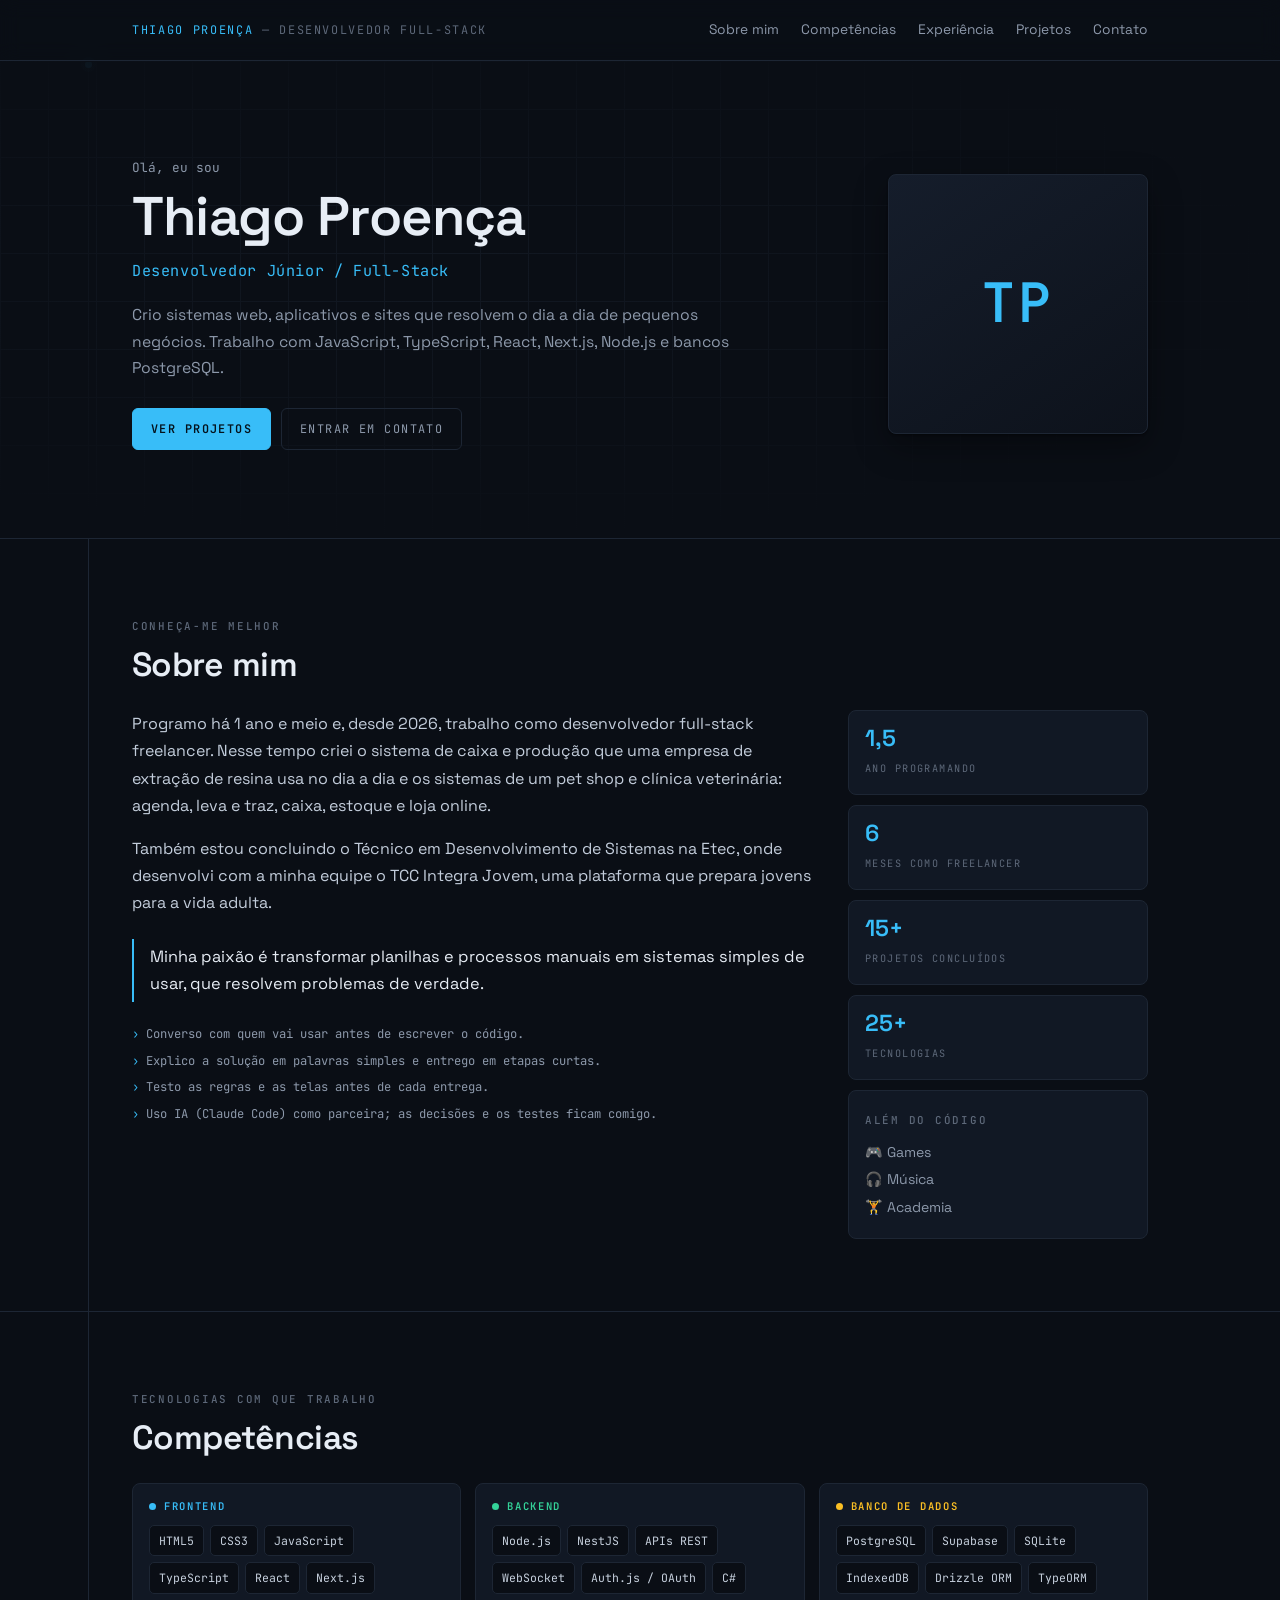
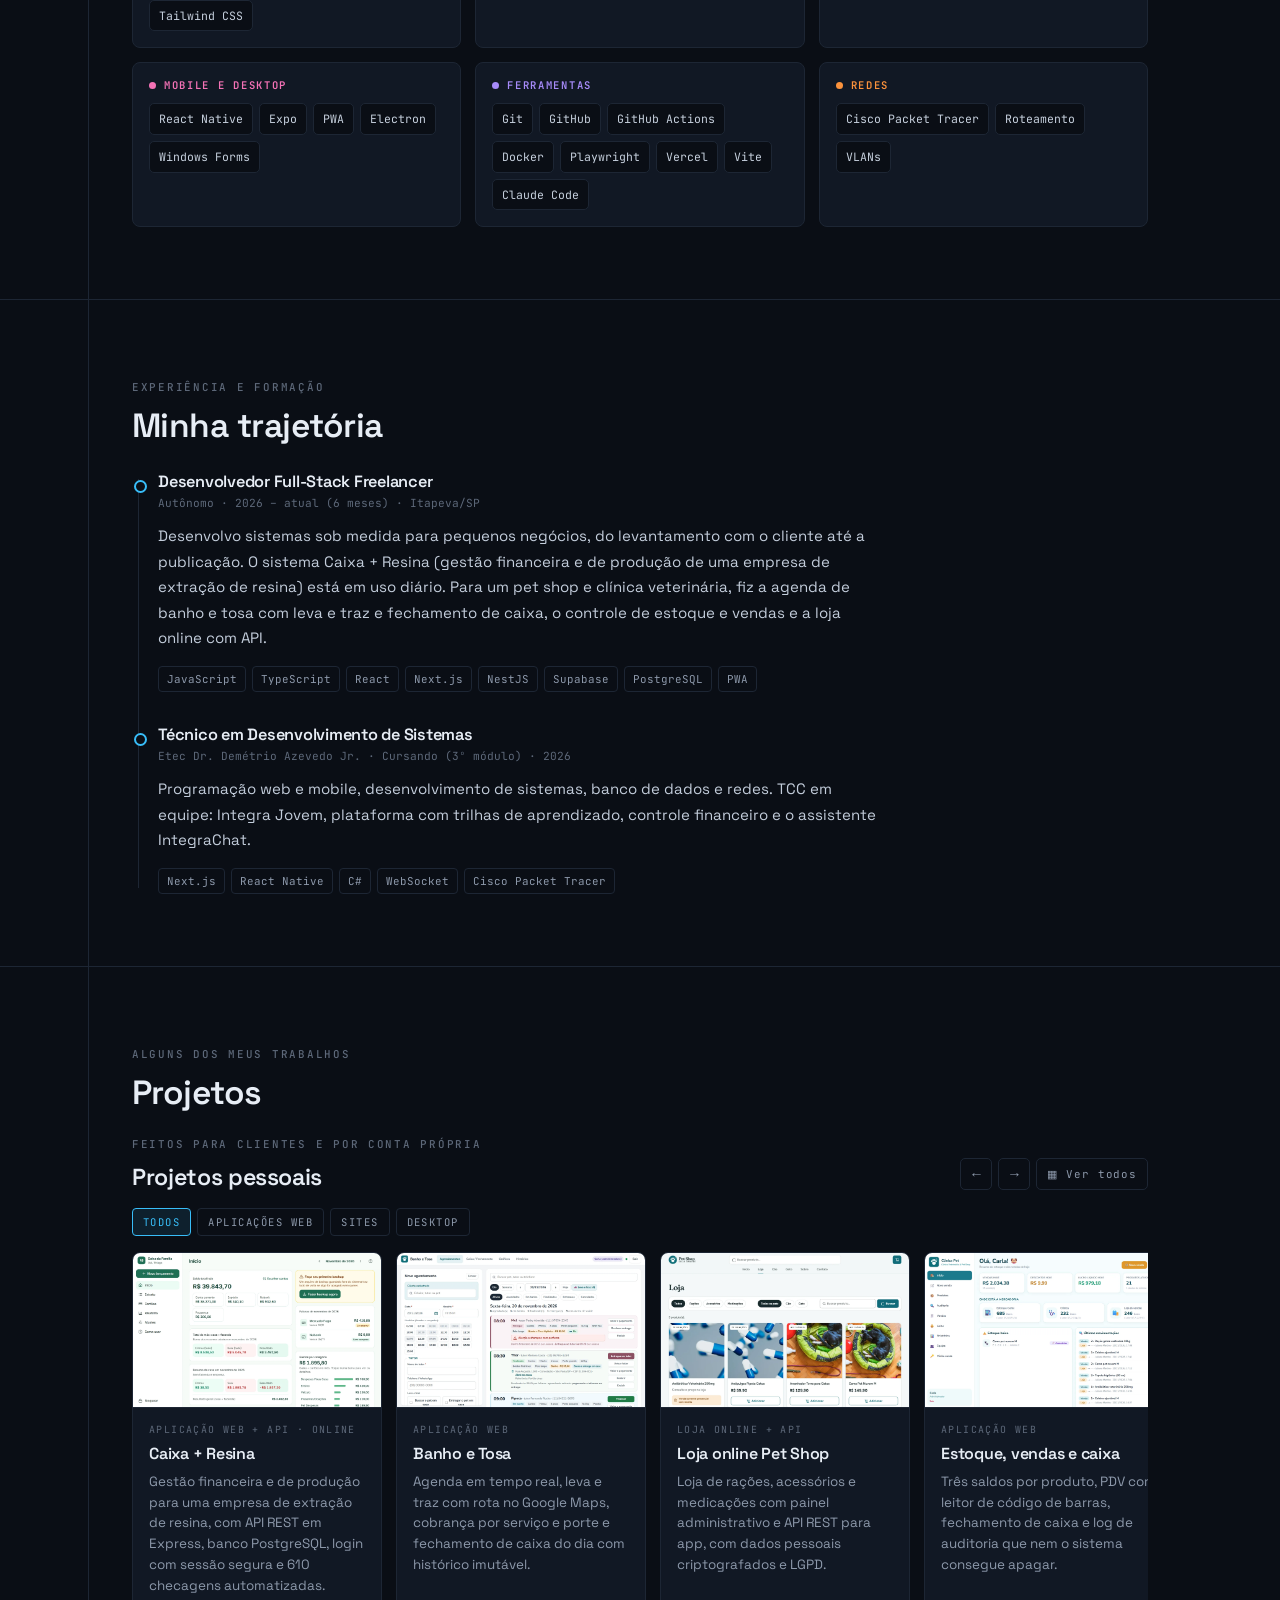
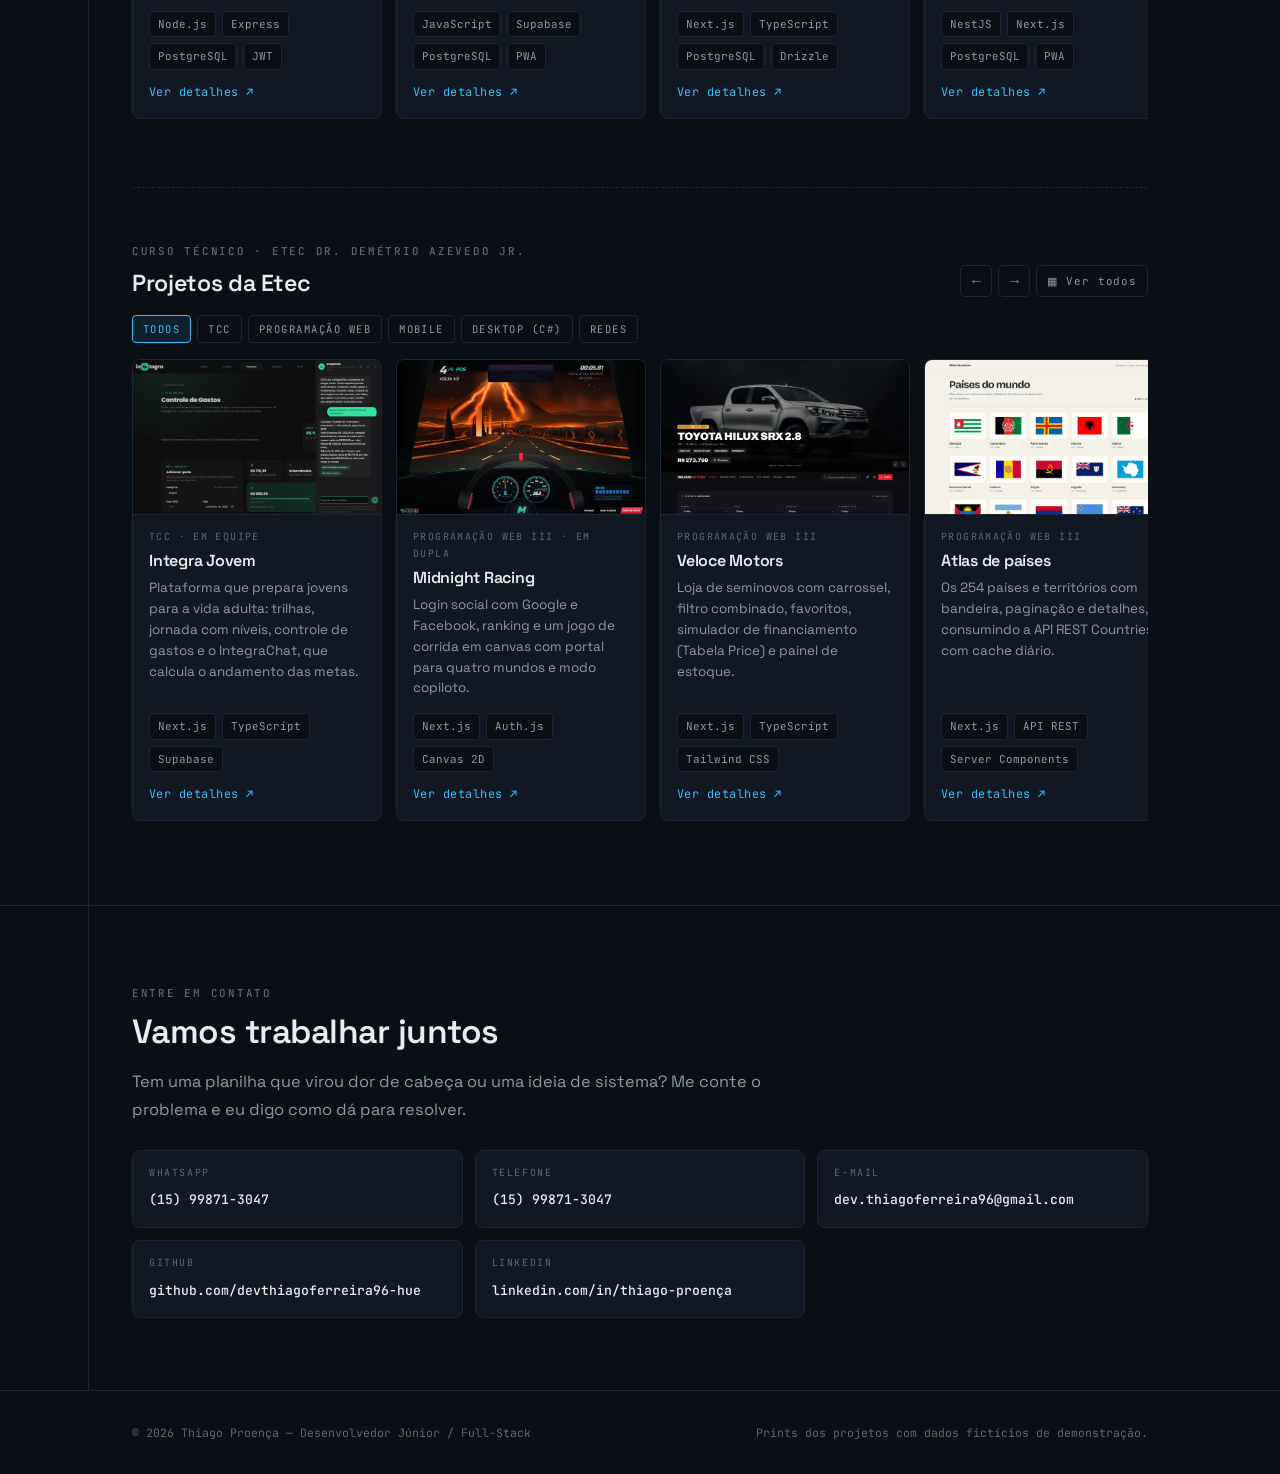
==== commit 6084cc29: "Portfólio: só o card do PostgreSQL; versão original acessível pela página dele Co-Authored-By: Claud" ====
--- a/index.html
+++ b/index.html
@@ -7,7 +7,7 @@
   <meta name="description" content="Portfólio de Thiago Proença, desenvolvedor júnior full-stack: sistemas web, aplicativos e sites sob medida para pequenos negócios.">
   <meta property="og:title" content="Thiago Proença · Desenvolvedor Júnior / Full-Stack">
   <meta property="og:description" content="Sistemas web, aplicativos e sites sob medida para pequenos negócios.">
-  <meta property="og:image" content="img/caixa-resina/projecao.webp">
+  <meta property="og:image" content="img/caixa-postgresql/inicio.webp">
   <link rel="preconnect" href="https://fonts.googleapis.com">
   <link rel="preconnect" href="https://fonts.gstatic.com" crossorigin>
   <link href="https://fonts.googleapis.com/css2?family=Space+Grotesk:wght@400;500;600&family=JetBrains+Mono:wght@400;500;600&display=swap" rel="stylesheet">
@@ -197,10 +197,8 @@
     pessoais: {
       filtros: [['todos', 'Todos'], ['web', 'Aplicações web'], ['site', 'Sites'], ['desktop', 'Desktop']],
       itens: [
-        { cat: 'web', tipo: 'Aplicação web · em uso', titulo: 'Caixa + Resina', img: 'img/caixa-resina/projecao.webp', url: 'projetos/caixa-resina.html',
-          texto: 'Gestão financeira e de produção para uma empresa de extração de resina: caixa, cartões, projeção de saldo entre meses, cargas, produtores e conta corrente.', tags: ['JavaScript', 'PWA', 'IndexedDB', 'Playwright'] },
-        { cat: 'web', tipo: 'API REST + banco de dados', titulo: 'Caixa + Resina com PostgreSQL', img: 'img/caixa-postgresql/inicio.webp', url: 'projetos/caixa-postgresql.html',
-          texto: 'O mesmo sistema com back-end: API REST em Express, PostgreSQL com chaves compostas por usuário, login com sessão segura e 610 checagens automatizadas.', tags: ['Node.js', 'Express', 'PostgreSQL', 'JWT'] },
+        { cat: 'web', tipo: 'Aplicação web + API · online', titulo: 'Caixa + Resina', img: 'img/caixa-postgresql/inicio.webp', url: 'projetos/caixa-postgresql.html',
+          texto: 'Gestão financeira e de produção para uma empresa de extração de resina, com API REST em Express, banco PostgreSQL, login com sessão segura e 610 checagens automatizadas.', tags: ['Node.js', 'Express', 'PostgreSQL', 'JWT'] },
         { cat: 'web', tipo: 'Aplicação web', titulo: 'Banho e Tosa', img: 'img/banho-e-tosa/agenda.webp', url: 'projetos/banho-e-tosa.html',
           texto: 'Agenda em tempo real, leva e traz com rota no Google Maps, cobrança por serviço e porte e fechamento de caixa do dia com histórico imutável.', tags: ['JavaScript', 'Supabase', 'PostgreSQL', 'PWA'] },
         { cat: 'site', tipo: 'Loja online + API', titulo: 'Loja online Pet Shop', img: 'img/loja-pet/produtos.webp', url: 'projetos/loja-pet.html',
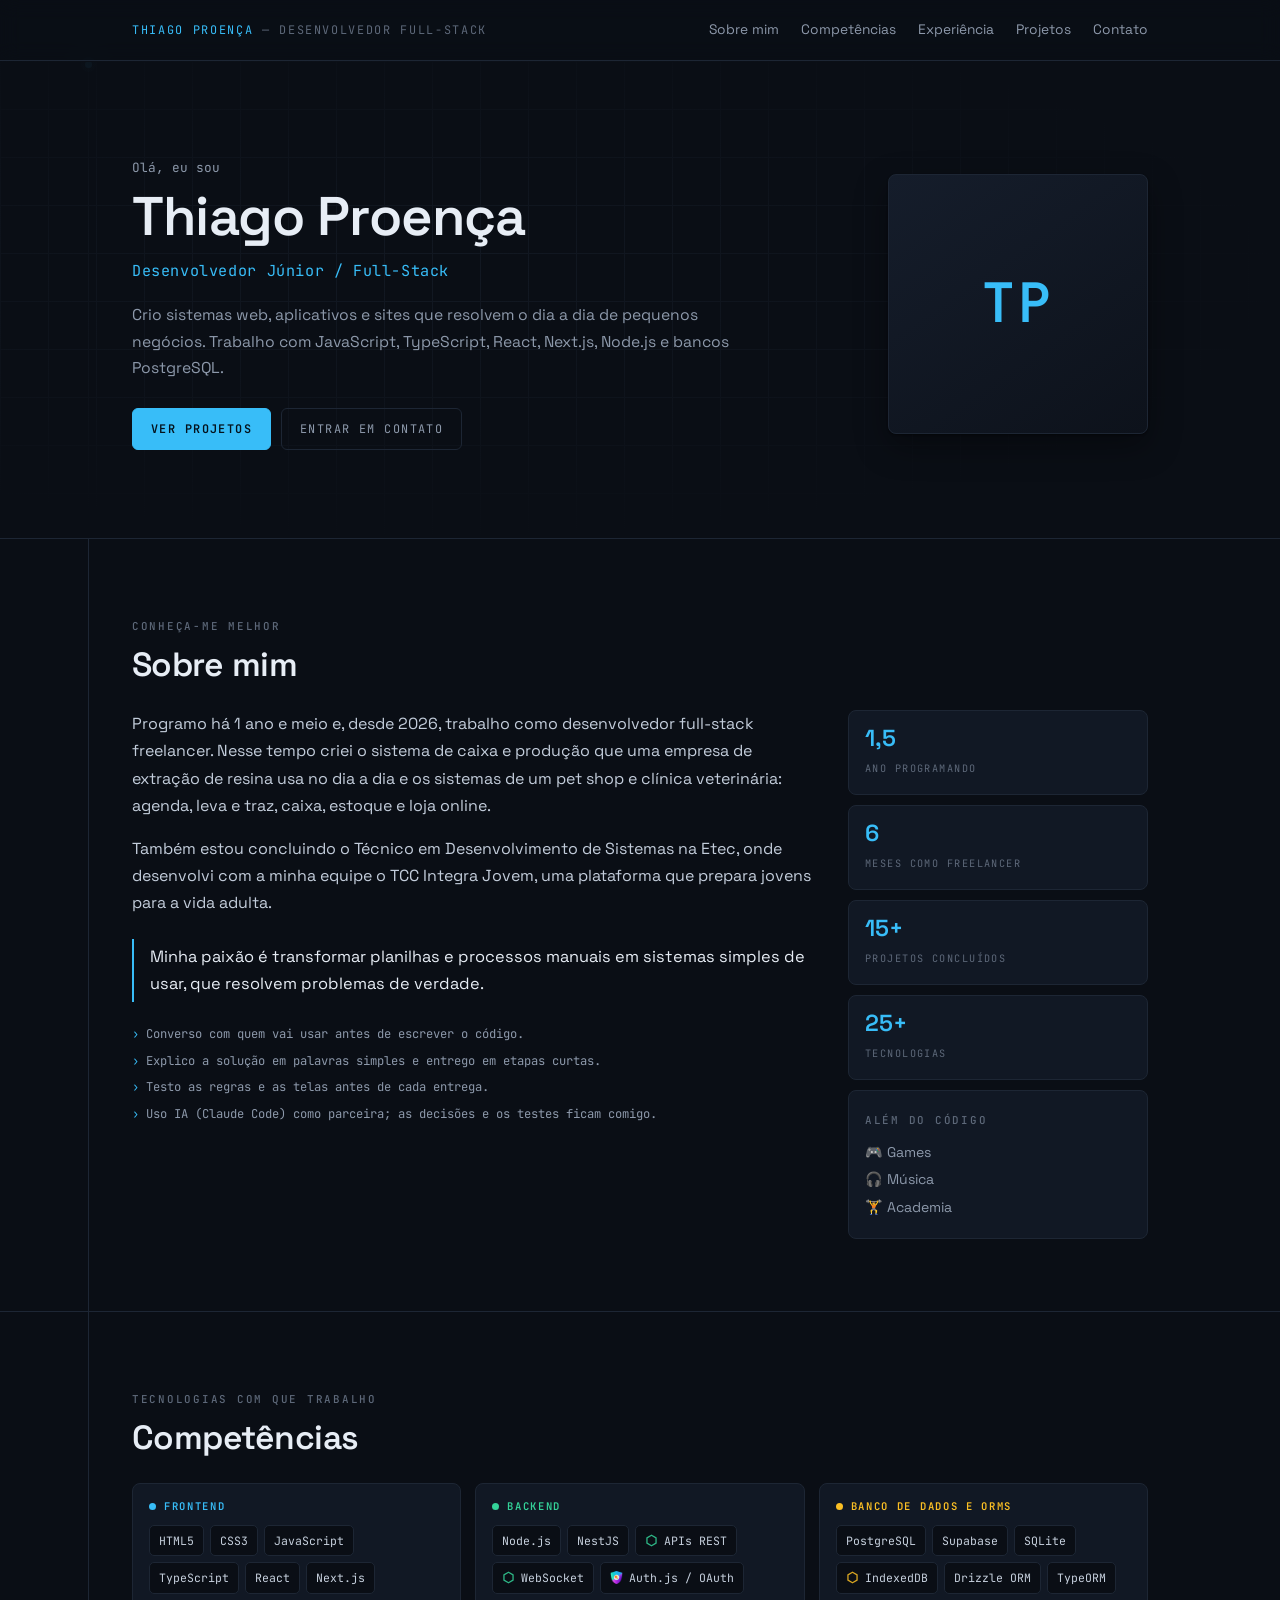
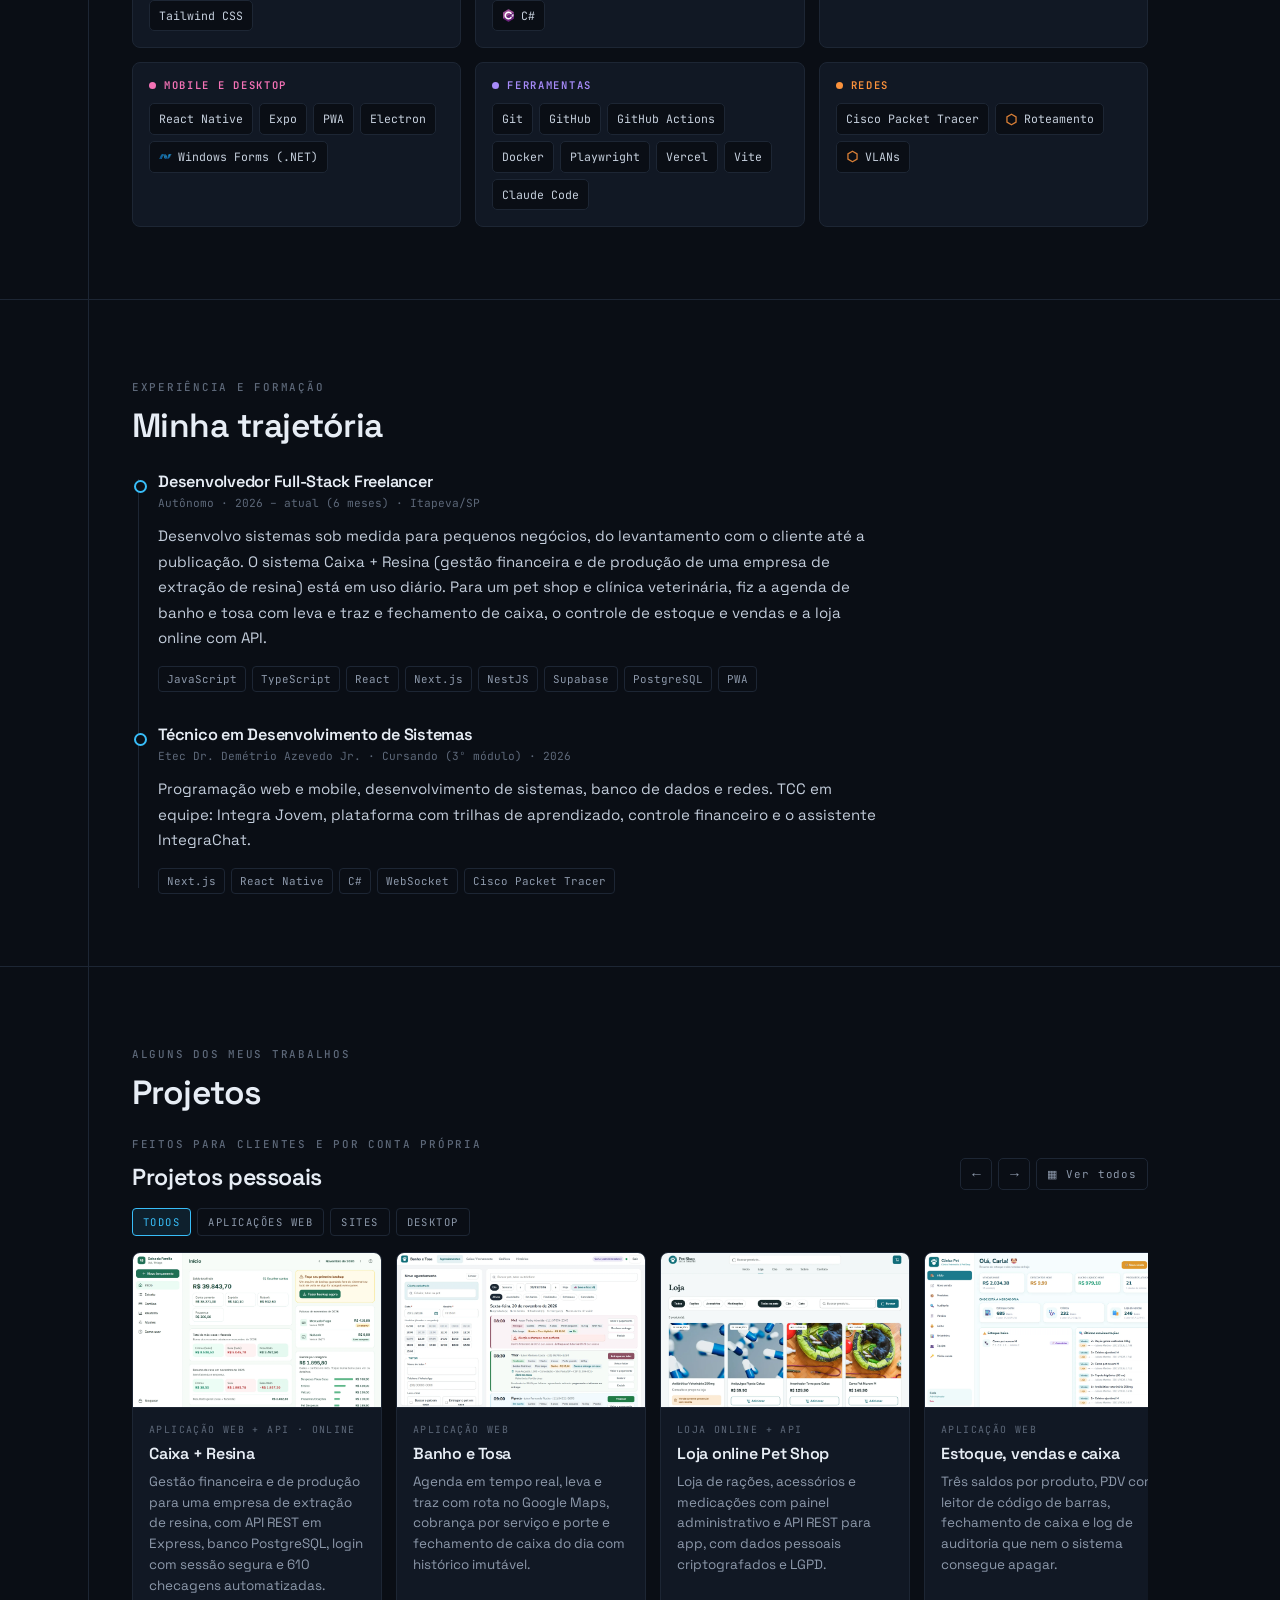
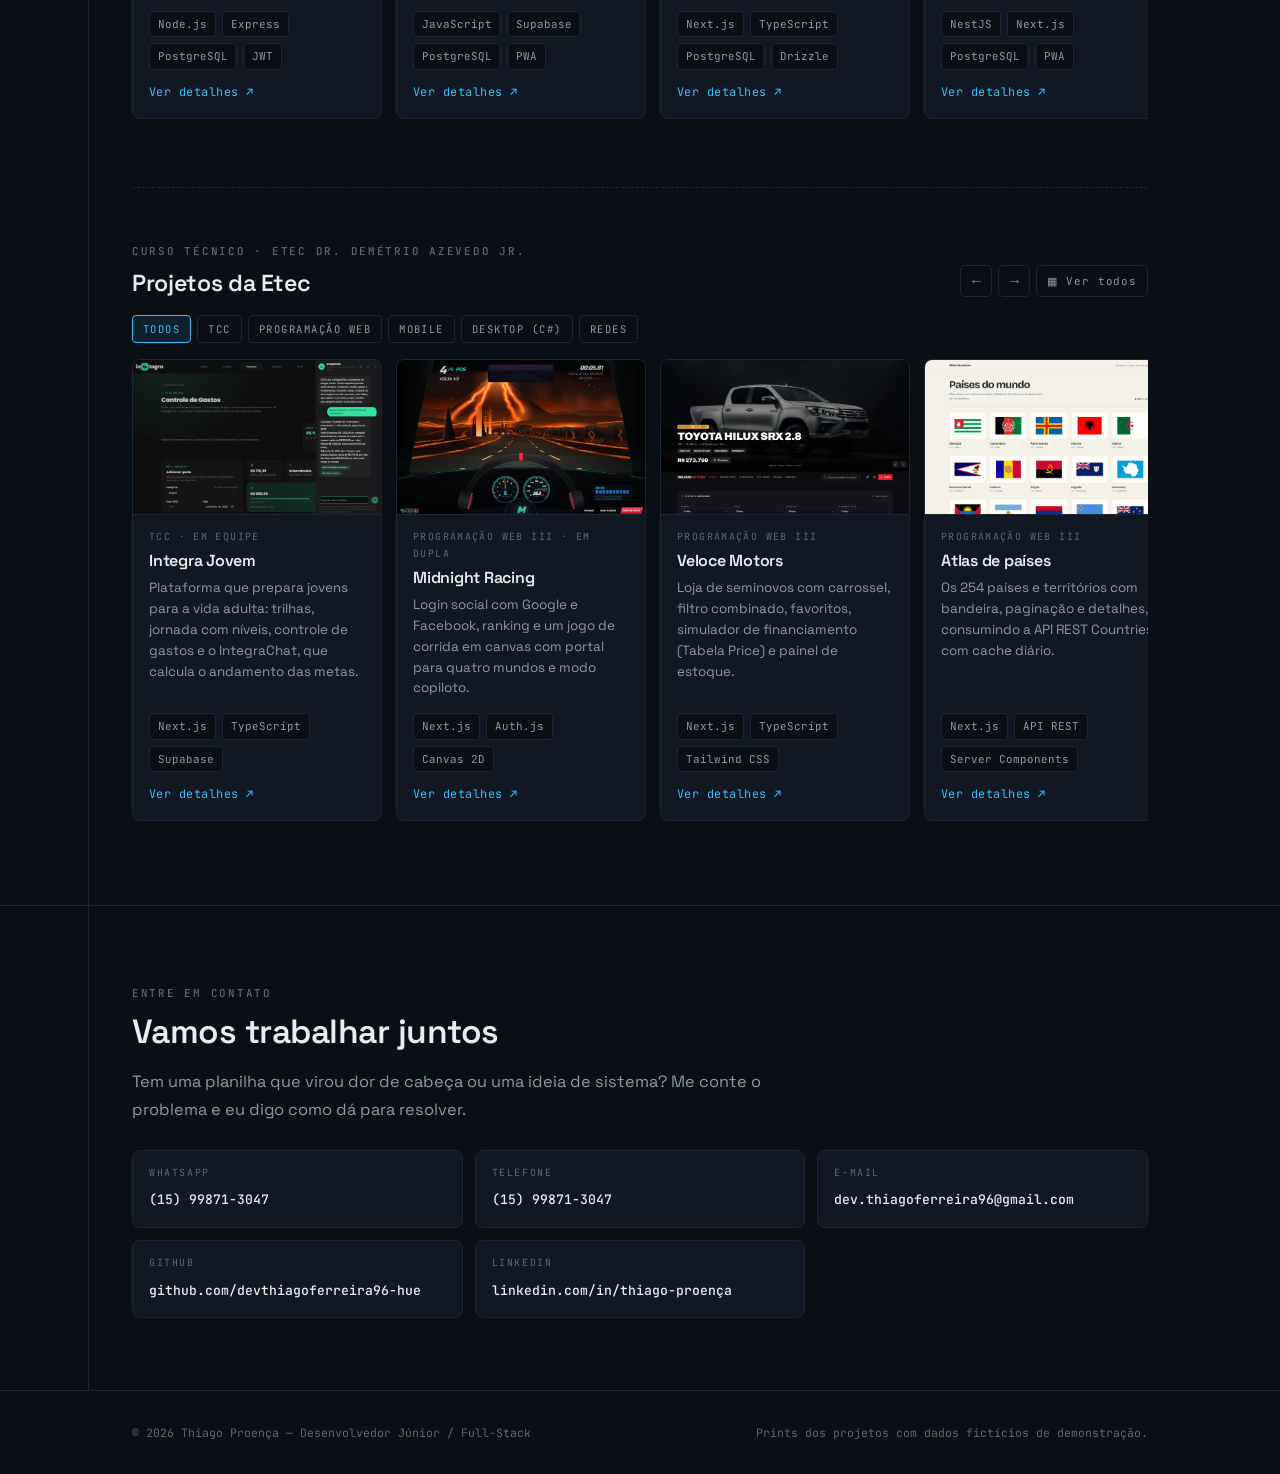
==== commit 56f32624: "Competências: logo do Auth.js, ícones de C#, Playwright e .NET, ícone genérico para conceitos e cate" ====
--- a/index.html
+++ b/index.html
@@ -177,19 +177,22 @@
 
   <script>
   // ------------------------------------------------------------ competências
-  const ICONE = (slug, cor) => `https://cdn.simpleicons.org/${slug}/${cor}`;
+  // slug do Simple Icons, ou um arquivo próprio em img/icones/ (logos que o Simple Icons não tem)
+  const ICONE = (slug, cor) => slug.includes('.') ? `img/icones/${slug}` : `https://cdn.simpleicons.org/${slug}/${cor}`;
+  // conceitos sem logo (APIs REST, WebSocket...) ganham um ícone genérico na cor da categoria
+  const GENERICO = '<svg class="generico" viewBox="0 0 16 16" width="13" height="13" aria-hidden="true"><path d="M8 1.5l5.6 3.25v6.5L8 14.5l-5.6-3.25v-6.5z" fill="none" stroke="currentColor" stroke-width="1.6" stroke-linejoin="round"/></svg>';
   const COMPETENCIAS = [
     { nome: 'Frontend', cor: '#38bdf8', itens: [['HTML5', 'html5', 'E34F26'], ['CSS3', 'css', '1572B6'], ['JavaScript', 'javascript', 'F7DF1E'], ['TypeScript', 'typescript', '3178C6'], ['React', 'react', '61DAFB'], ['Next.js', 'nextdotjs', 'ffffff'], ['Tailwind CSS', 'tailwindcss', '06B6D4']] },
-    { nome: 'Backend', cor: '#34d399', itens: [['Node.js', 'nodedotjs', '5FA04E'], ['NestJS', 'nestjs', 'E0234E'], ['APIs REST', null], ['WebSocket', null], ['Auth.js / OAuth', 'auth0', 'EB5424'], ['C#', null]] },
-    { nome: 'Banco de dados', cor: '#fbbf24', itens: [['PostgreSQL', 'postgresql', '4169E1'], ['Supabase', 'supabase', '3FCF8E'], ['SQLite', 'sqlite', '7FD3FF'], ['IndexedDB', null], ['Drizzle ORM', 'drizzle', 'C5F74F'], ['TypeORM', 'typeorm', 'FE0803']] },
-    { nome: 'Mobile e desktop', cor: '#f472b6', itens: [['React Native', 'react', '61DAFB'], ['Expo', 'expo', 'ffffff'], ['PWA', 'pwa', '5A0FC8'], ['Electron', 'electron', '47848F'], ['Windows Forms', null]] },
-    { nome: 'Ferramentas', cor: '#a78bfa', itens: [['Git', 'git', 'F05032'], ['GitHub', 'github', 'ffffff'], ['GitHub Actions', 'githubactions', '2088FF'], ['Docker', 'docker', '2496ED'], ['Playwright', null], ['Vercel', 'vercel', 'ffffff'], ['Vite', 'vite', '646CFF'], ['Claude Code', 'claude', 'D97757']] },
+    { nome: 'Backend', cor: '#34d399', itens: [['Node.js', 'nodedotjs', '5FA04E'], ['NestJS', 'nestjs', 'E0234E'], ['APIs REST', null], ['WebSocket', null], ['Auth.js / OAuth', 'authjs.webp'], ['C#', 'csharp.svg']] },
+    { nome: 'Banco de dados e ORMs', cor: '#fbbf24', itens: [['PostgreSQL', 'postgresql', '4169E1'], ['Supabase', 'supabase', '3FCF8E'], ['SQLite', 'sqlite', '7FD3FF'], ['IndexedDB', null], ['Drizzle ORM', 'drizzle', 'C5F74F'], ['TypeORM', 'typeorm', 'FE0803']] },
+    { nome: 'Mobile e desktop', cor: '#f472b6', itens: [['React Native', 'react', '61DAFB'], ['Expo', 'expo', 'ffffff'], ['PWA', 'pwa', '5A0FC8'], ['Electron', 'electron', '47848F'], ['Windows Forms (.NET)', 'dotnet.svg']] },
+    { nome: 'Ferramentas', cor: '#a78bfa', itens: [['Git', 'git', 'F05032'], ['GitHub', 'github', 'ffffff'], ['GitHub Actions', 'githubactions', '2088FF'], ['Docker', 'docker', '2496ED'], ['Playwright', 'playwright.svg'], ['Vercel', 'vercel', 'ffffff'], ['Vite', 'vite', '646CFF'], ['Claude Code', 'claude', 'D97757']] },
     { nome: 'Redes', cor: '#fb923c', itens: [['Cisco Packet Tracer', 'cisco', '1BA0D7'], ['Roteamento', null], ['VLANs', null]] },
   ];
   document.getElementById('comp-grade').innerHTML = COMPETENCIAS.map((c) => `
     <div class="comp" style="--cor:${c.cor}">
       <h3>${c.nome}</h3>
-      <div class="selos">${c.itens.map(([n, slug, cor]) => `<span class="selo">${slug ? `<img src="${ICONE(slug, cor)}" alt="" width="13" height="13" loading="lazy" onerror="this.remove()">` : ''}${n}</span>`).join('')}</div>
+      <div class="selos">${c.itens.map(([n, slug, cor]) => `<span class="selo">${slug ? `<img src="${ICONE(slug, cor)}" alt="" width="13" height="13" loading="lazy" onerror="this.remove()">` : GENERICO}${n}</span>`).join('')}</div>
     </div>`).join('');
 
   // ------------------------------------------------------------ projetos
--- a/style.css
+++ b/style.css
@@ -143,6 +143,7 @@
 .selos { display: flex; flex-wrap: wrap; gap: 6px; }
 .selo { display: inline-flex; align-items: center; gap: 6px; font-family: var(--mono); font-size: .72rem; padding: 5px 9px; border-radius: 5px; background: var(--fundo); border: 1px solid var(--linha); color: #c6d0dd; }
 .selo img { width: 13px; height: 13px; }
+.selo .generico { flex: none; color: var(--cor); opacity: .85; }
 
 /* experiência */
 .linha-tempo { position: relative; margin-top: 28px; padding-left: 26px; }
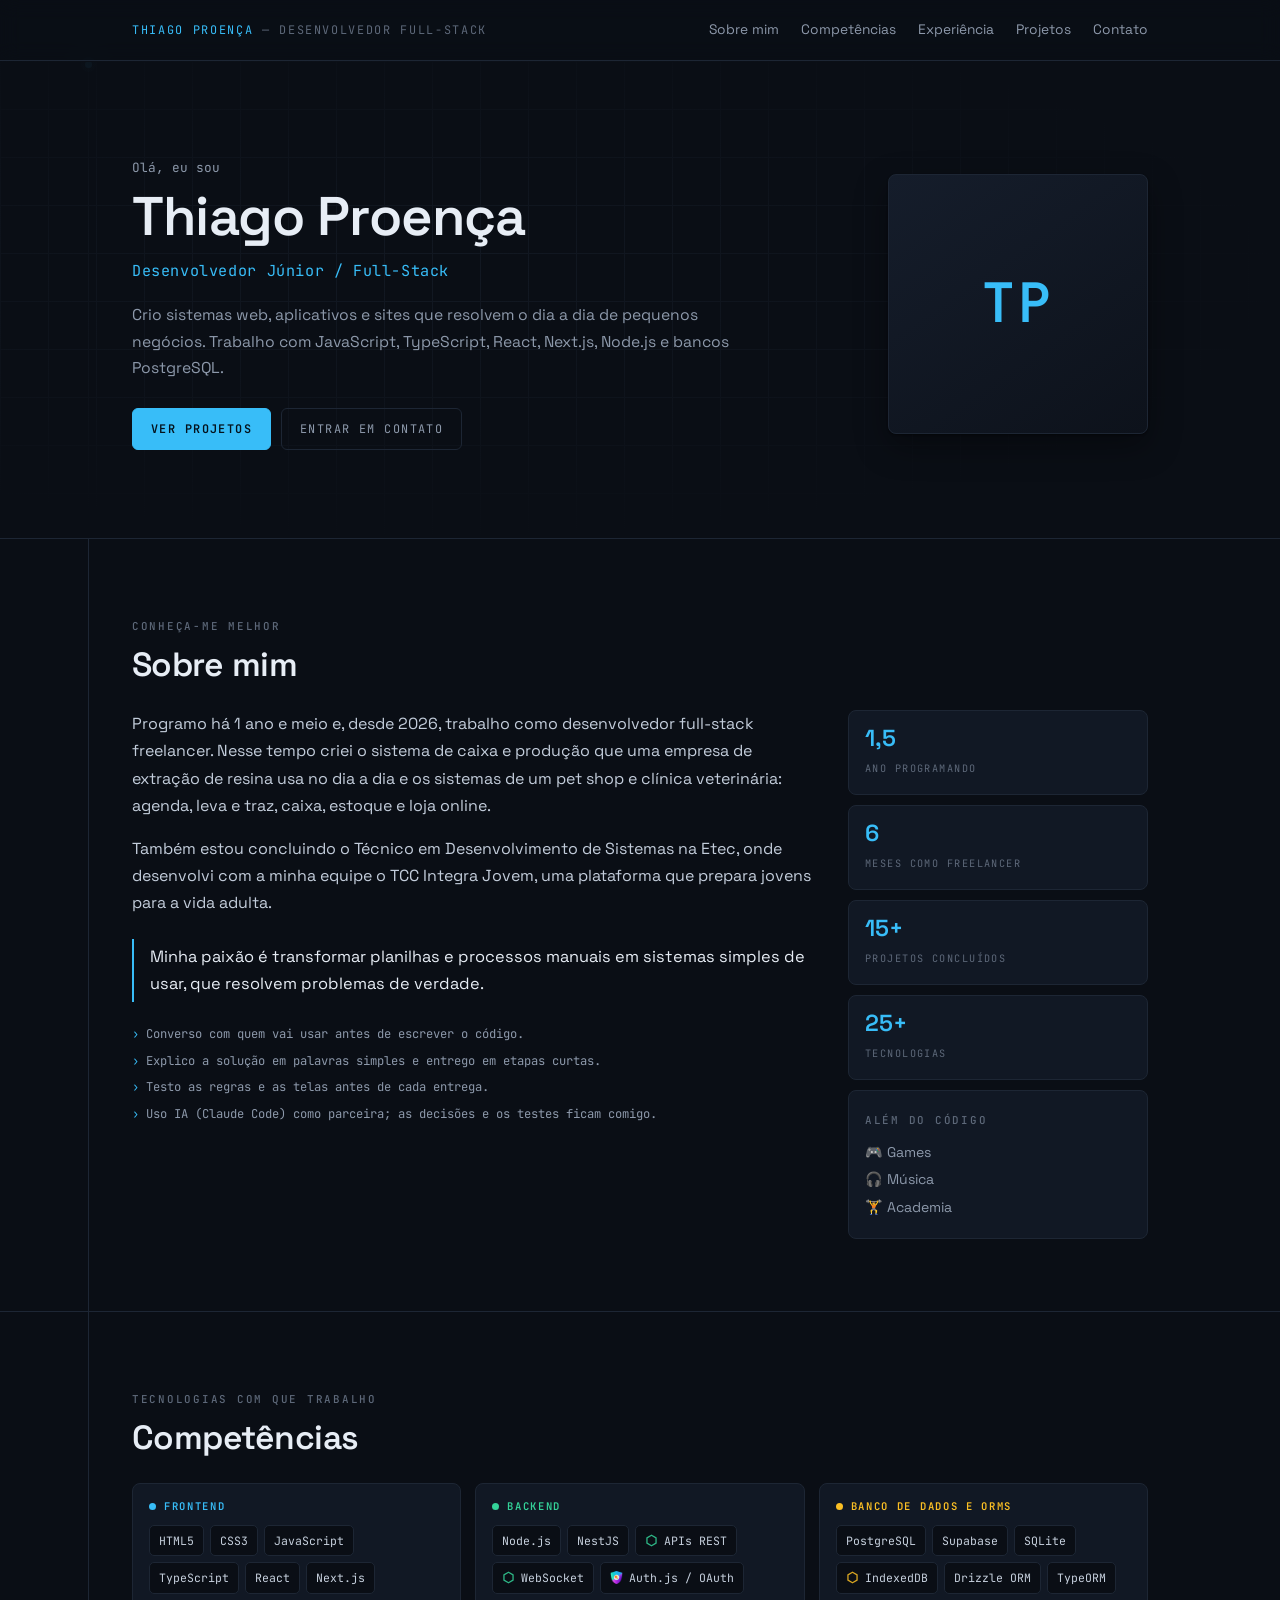
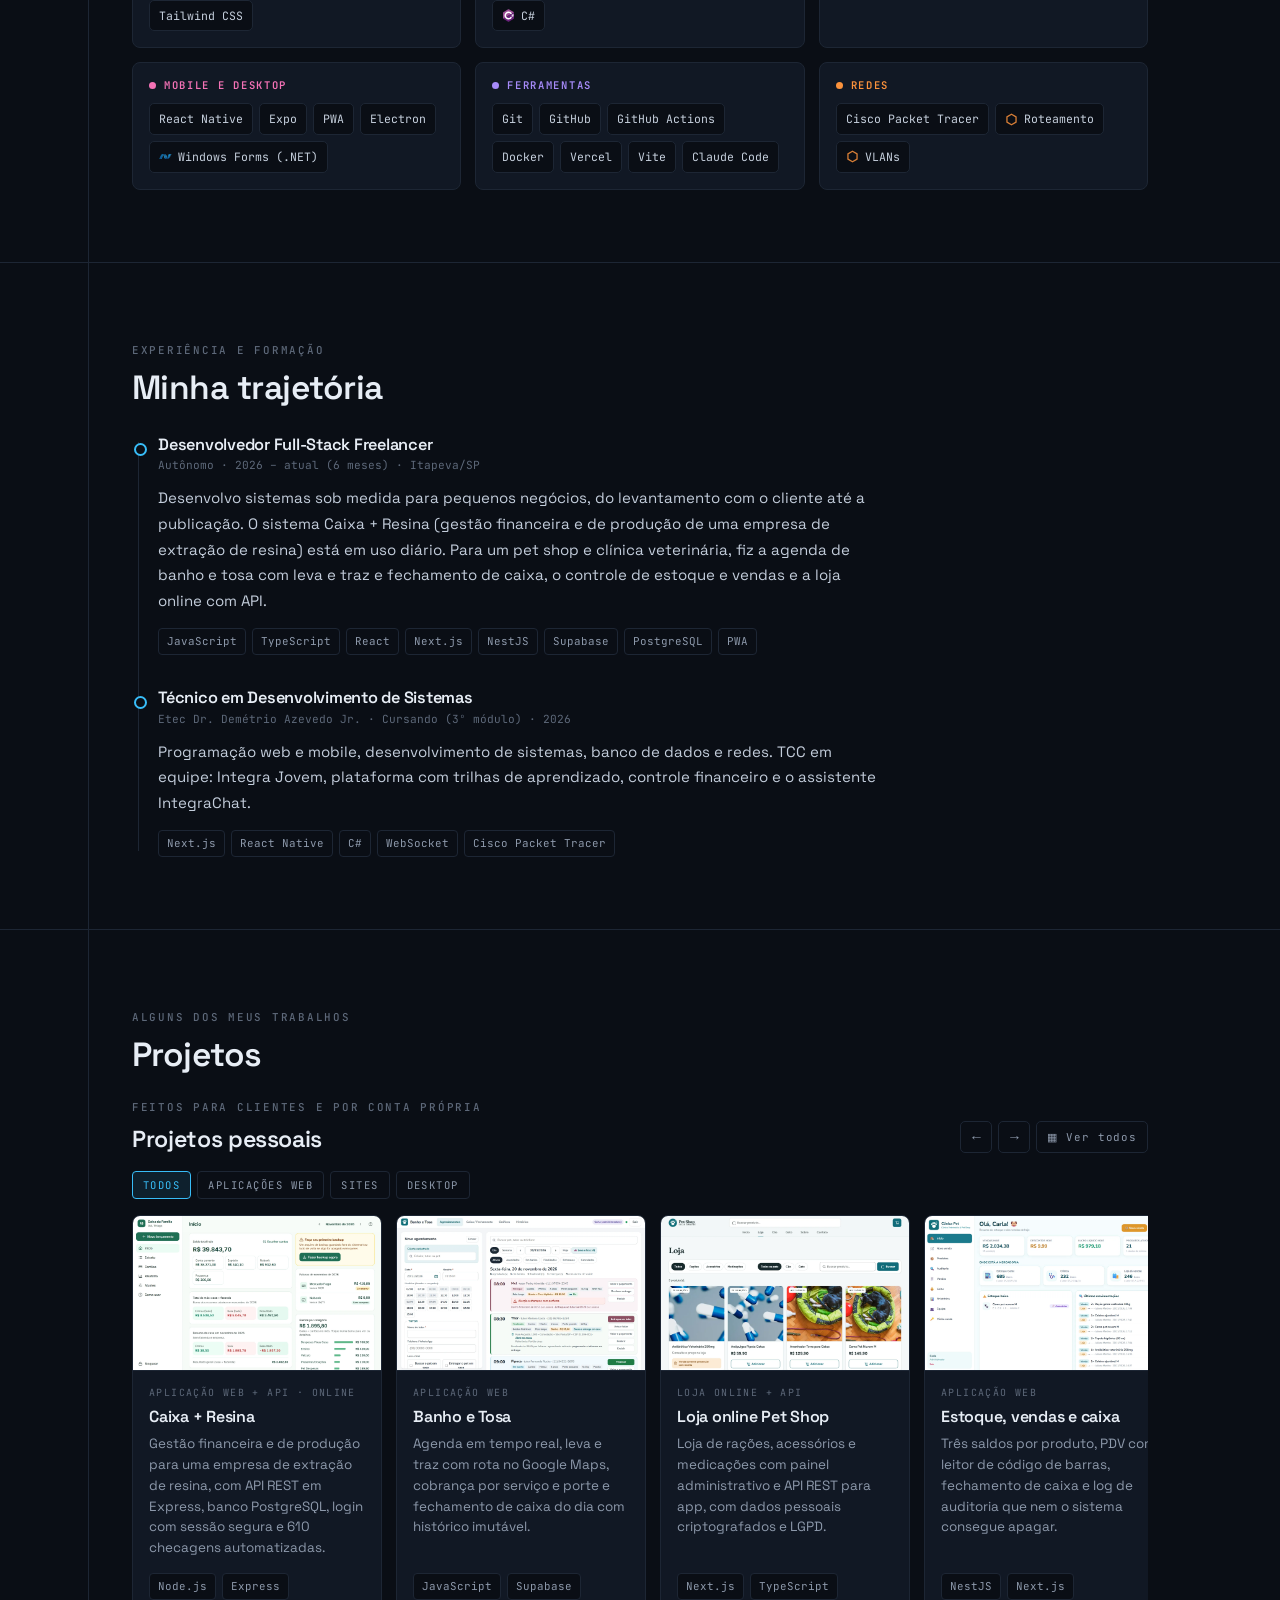
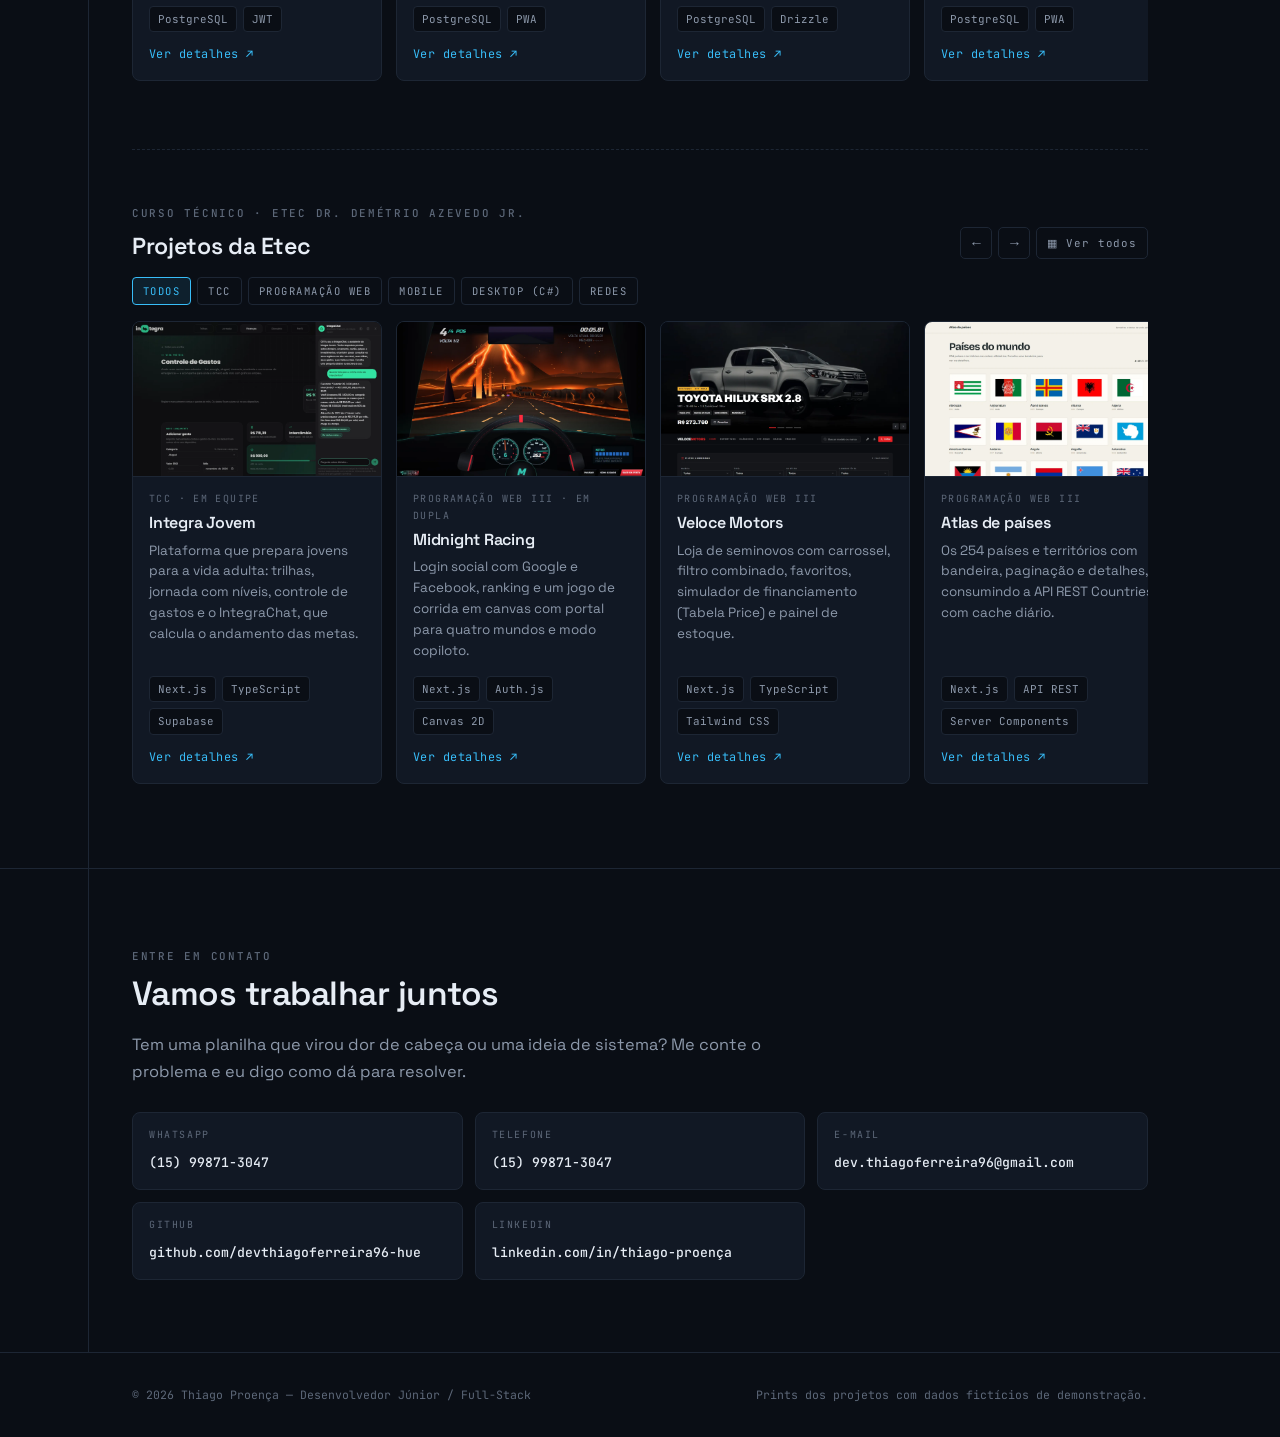
==== commit f217716f: "Competências: tira o Playwright de Ferramentas Co-Authored-By: Claude Opus 5.5 <noreply@anthropic.co" ====
--- a/index.html
+++ b/index.html
@@ -186,7 +186,7 @@
     { nome: 'Backend', cor: '#34d399', itens: [['Node.js', 'nodedotjs', '5FA04E'], ['NestJS', 'nestjs', 'E0234E'], ['APIs REST', null], ['WebSocket', null], ['Auth.js / OAuth', 'authjs.webp'], ['C#', 'csharp.svg']] },
     { nome: 'Banco de dados e ORMs', cor: '#fbbf24', itens: [['PostgreSQL', 'postgresql', '4169E1'], ['Supabase', 'supabase', '3FCF8E'], ['SQLite', 'sqlite', '7FD3FF'], ['IndexedDB', null], ['Drizzle ORM', 'drizzle', 'C5F74F'], ['TypeORM', 'typeorm', 'FE0803']] },
     { nome: 'Mobile e desktop', cor: '#f472b6', itens: [['React Native', 'react', '61DAFB'], ['Expo', 'expo', 'ffffff'], ['PWA', 'pwa', '5A0FC8'], ['Electron', 'electron', '47848F'], ['Windows Forms (.NET)', 'dotnet.svg']] },
-    { nome: 'Ferramentas', cor: '#a78bfa', itens: [['Git', 'git', 'F05032'], ['GitHub', 'github', 'ffffff'], ['GitHub Actions', 'githubactions', '2088FF'], ['Docker', 'docker', '2496ED'], ['Playwright', 'playwright.svg'], ['Vercel', 'vercel', 'ffffff'], ['Vite', 'vite', '646CFF'], ['Claude Code', 'claude', 'D97757']] },
+    { nome: 'Ferramentas', cor: '#a78bfa', itens: [['Git', 'git', 'F05032'], ['GitHub', 'github', 'ffffff'], ['GitHub Actions', 'githubactions', '2088FF'], ['Docker', 'docker', '2496ED'], ['Vercel', 'vercel', 'ffffff'], ['Vite', 'vite', '646CFF'], ['Claude Code', 'claude', 'D97757']] },
     { nome: 'Redes', cor: '#fb923c', itens: [['Cisco Packet Tracer', 'cisco', '1BA0D7'], ['Roteamento', null], ['VLANs', null]] },
   ];
   document.getElementById('comp-grade').innerHTML = COMPETENCIAS.map((c) => `
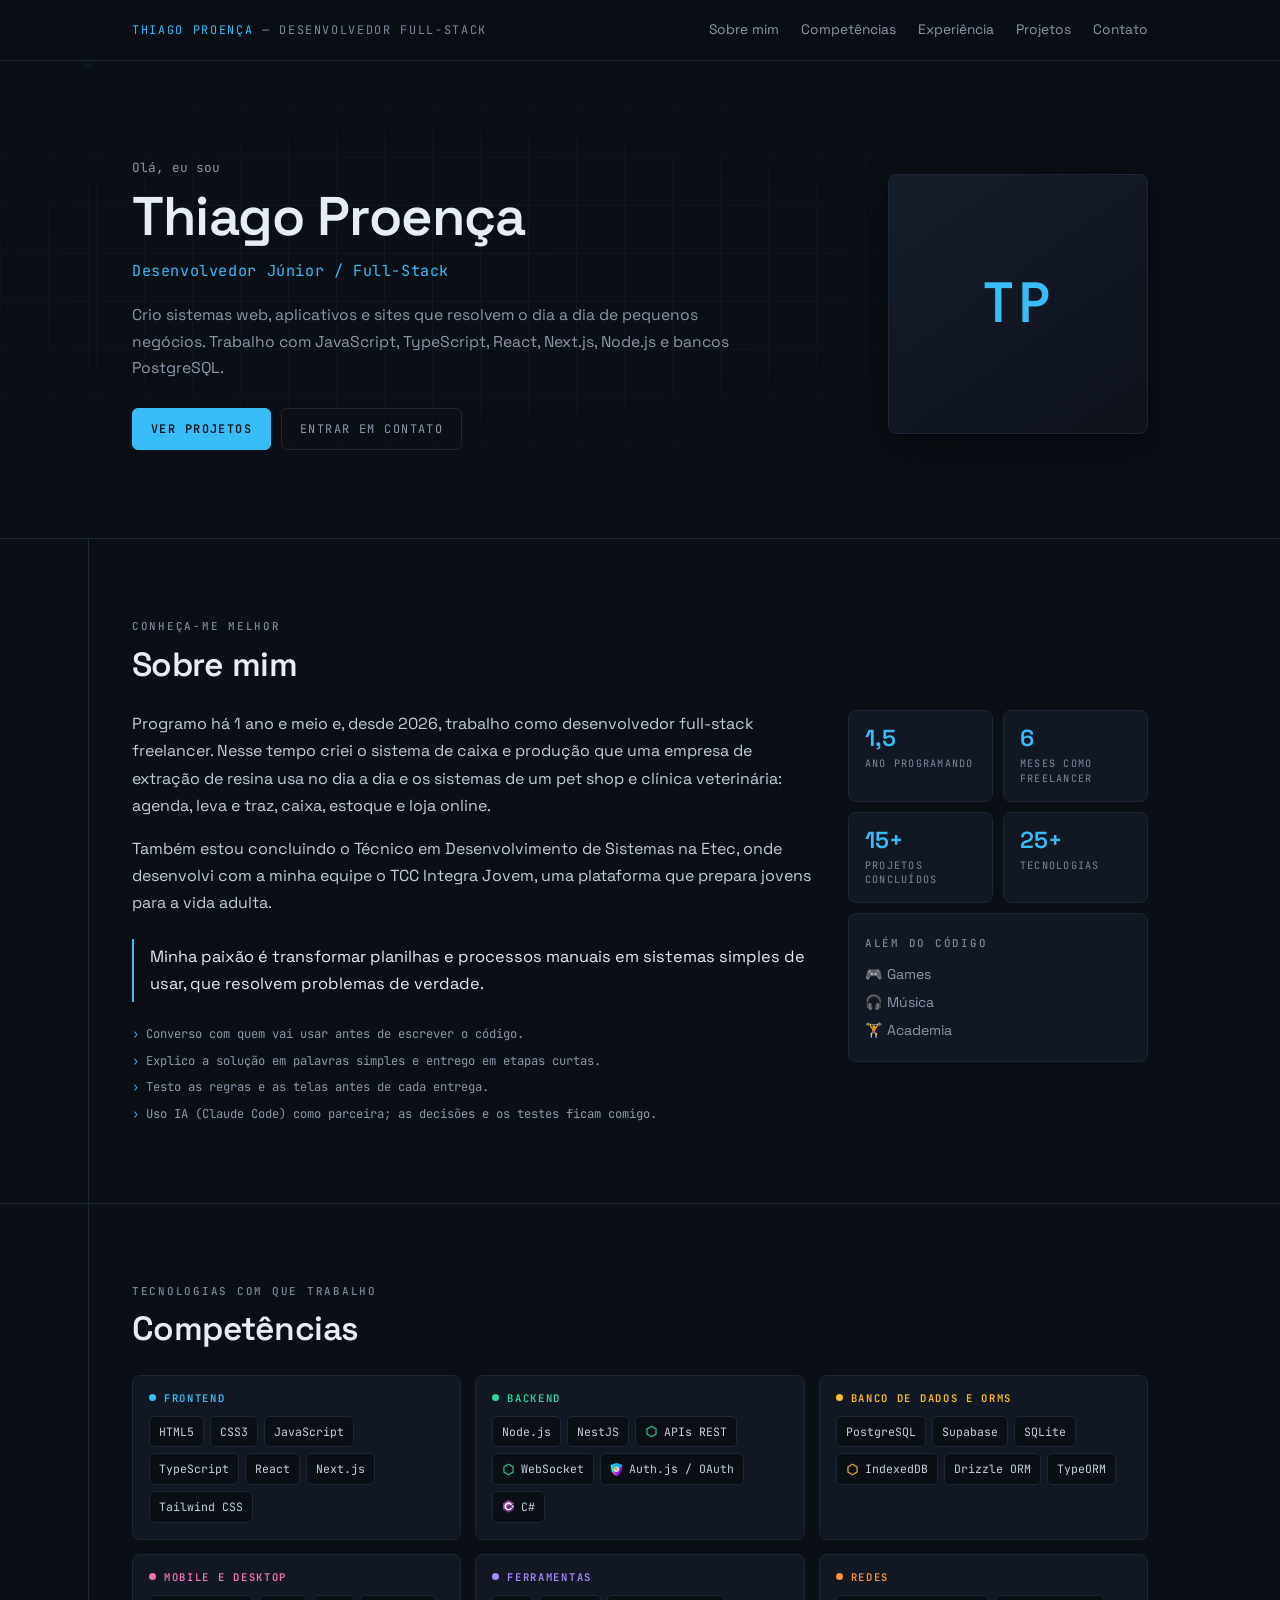
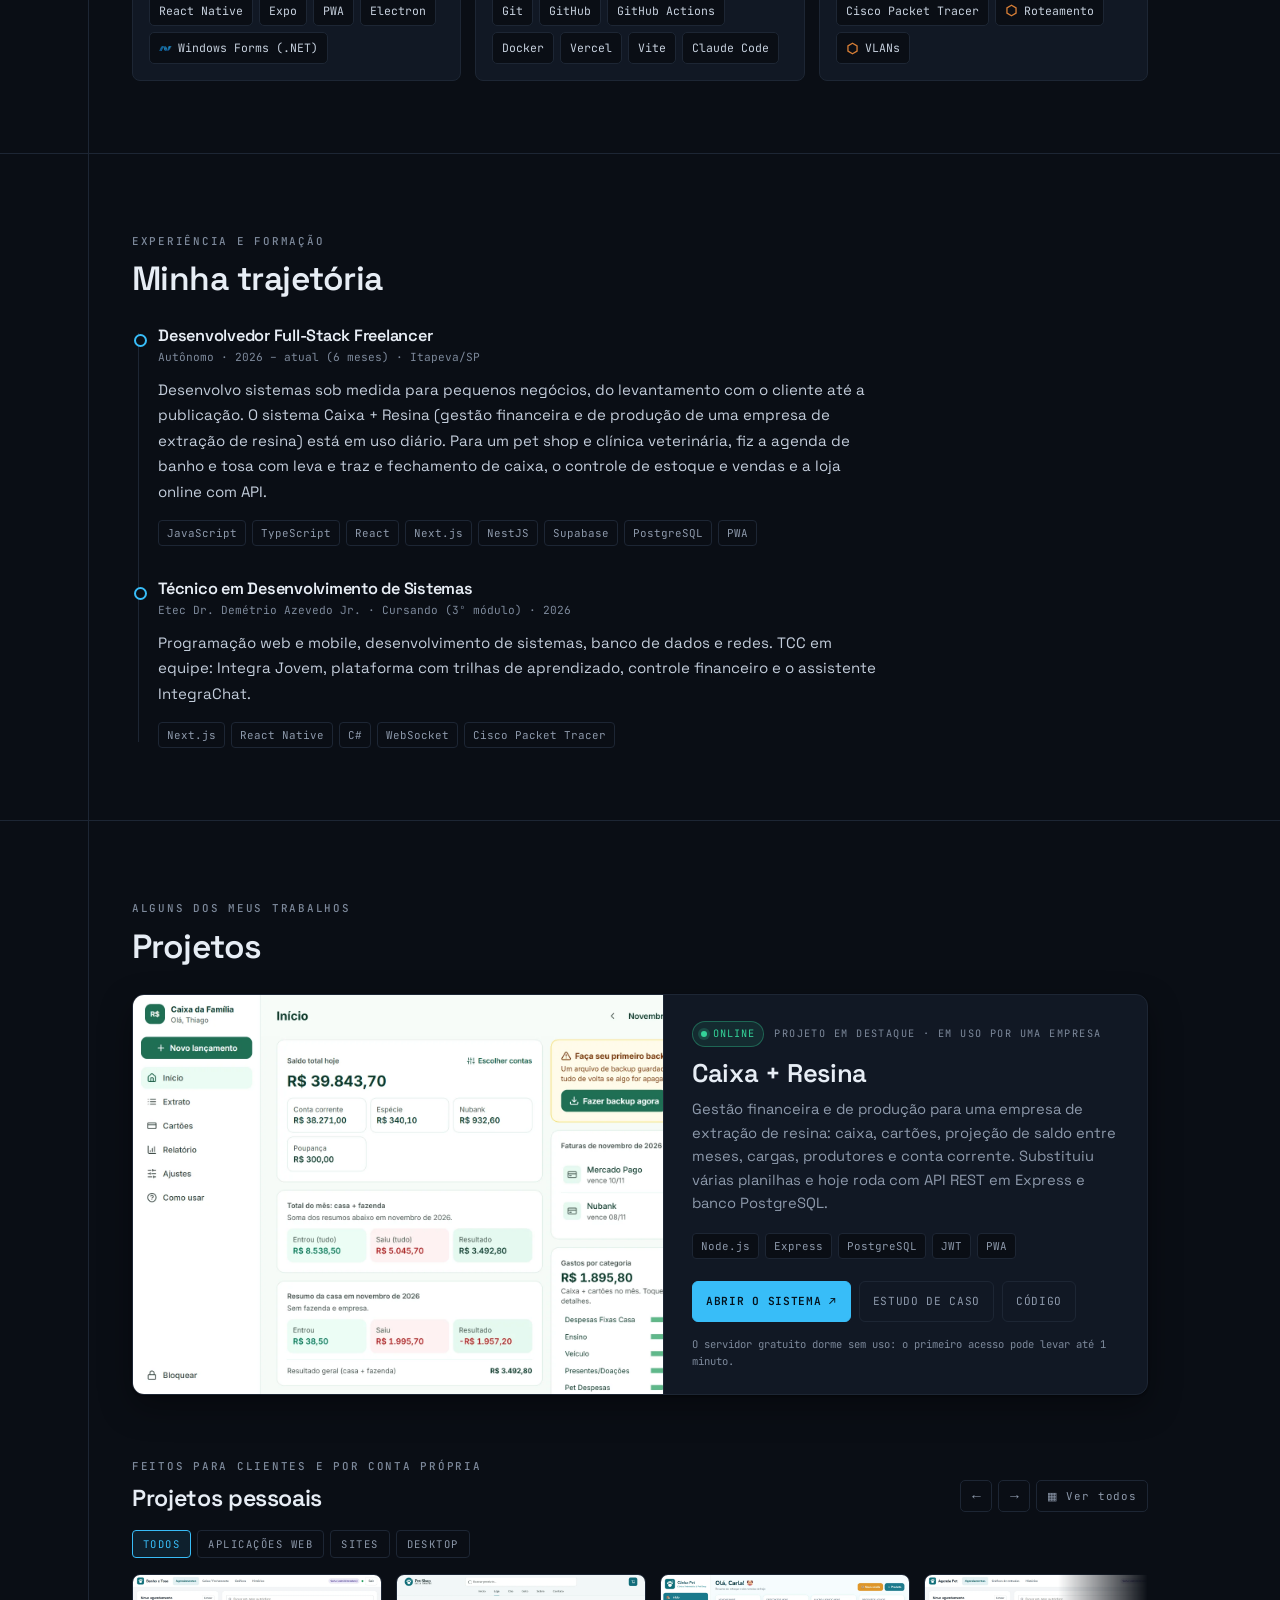
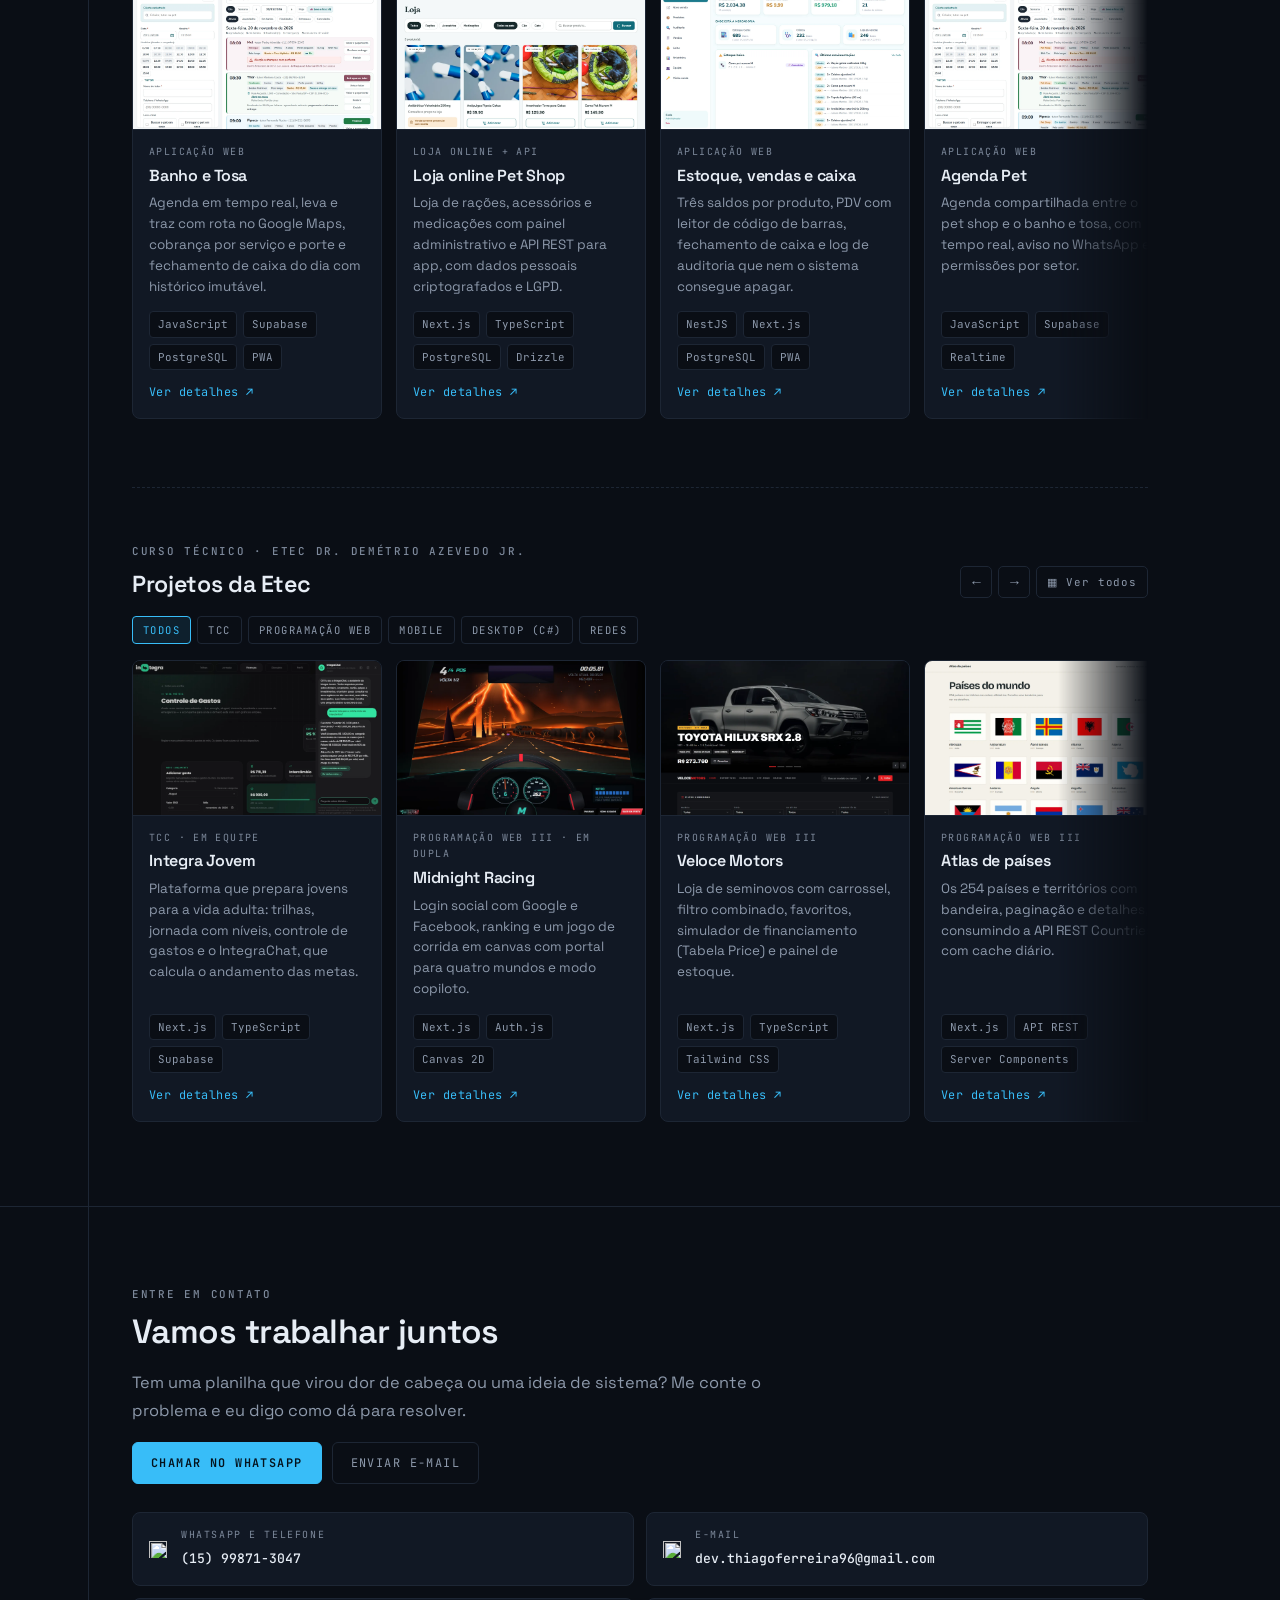
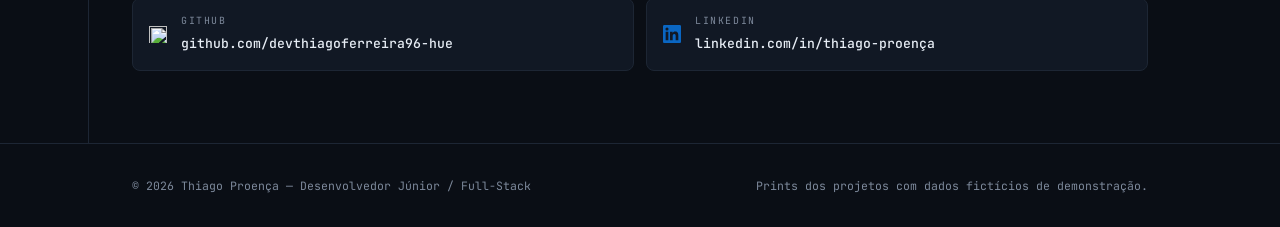
==== commit 10f08eec: "Portfólio: projeto em destaque, contato com ícones, menu no celular, números em grade e ajustes de c" ====
--- a/index.html
+++ b/index.html
@@ -17,7 +17,10 @@
   <header class="topo">
     <div class="conteiner">
       <a class="marca" href="#inicio">Thiago Proença <span id="secao-atual">— Desenvolvedor Full-Stack</span></a>
-      <nav class="menu" aria-label="Seções">
+      <button class="menu-botao" type="button" aria-expanded="false" aria-controls="menu" aria-label="Abrir o menu">
+        <span></span><span></span><span></span>
+      </button>
+      <nav class="menu" id="menu" aria-label="Seções">
         <a href="#sobre">Sobre mim</a>
         <a href="#competencias">Competências</a>
         <a href="#experiencia">Experiência</a>
@@ -118,6 +121,24 @@
         <span class="rotulo">Alguns dos meus trabalhos</span>
         <h2>Projetos</h2>
 
+        <article class="destaque-proj">
+          <a class="destaque-img" href="projetos/caixa-postgresql.html" tabindex="-1" aria-hidden="true">
+            <img src="img/caixa-postgresql/inicio.webp" alt="" width="1600" height="1000">
+          </a>
+          <div class="destaque-corpo">
+            <span class="tipo"><span class="online">Online</span> Projeto em destaque · em uso por uma empresa</span>
+            <h3>Caixa + Resina</h3>
+            <p>Gestão financeira e de produção para uma empresa de extração de resina: caixa, cartões, projeção de saldo entre meses, cargas, produtores e conta corrente. Substituiu várias planilhas e hoje roda com API REST em Express e banco PostgreSQL.</p>
+            <ul class="etiquetas"><li>Node.js</li><li>Express</li><li>PostgreSQL</li><li>JWT</li><li>PWA</li></ul>
+            <div class="acoes">
+              <a class="botao primario" href="https://caixa-resina-postgresql.onrender.com/" target="_blank" rel="noopener">Abrir o sistema ↗</a>
+              <a class="botao" href="projetos/caixa-postgresql.html">Estudo de caso</a>
+              <a class="botao" href="https://github.com/devthiagoferreira96-hue/caixa-resina-postgresql" target="_blank" rel="noopener">Código</a>
+            </div>
+            <p class="nota-render">O servidor gratuito dorme sem uso: o primeiro acesso pode levar até 1 minuto.</p>
+          </div>
+        </article>
+
         <div class="bloco-proj" data-carrossel="pessoais">
           <div class="proj-topo">
             <div>
@@ -157,12 +178,15 @@
         <span class="rotulo">Entre em contato</span>
         <h2>Vamos trabalhar juntos</h2>
         <p class="sub">Tem uma planilha que virou dor de cabeça ou uma ideia de sistema? Me conte o problema e eu digo como dá para resolver.</p>
+        <div class="acoes">
+          <a class="botao primario" href="https://wa.me/5515998713047" target="_blank" rel="noopener">Chamar no WhatsApp</a>
+          <a class="botao" href="mailto:dev.thiagoferreira96@gmail.com">Enviar e-mail</a>
+        </div>
         <div class="contatos">
-          <a class="contato-card" href="https://wa.me/5515998713047" target="_blank" rel="noopener"><span>WhatsApp</span><b>(15) 99871-3047</b></a>
-          <a class="contato-card" href="tel:+5515998713047"><span>Telefone</span><b>(15) 99871-3047</b></a>
-          <a class="contato-card" href="mailto:dev.thiagoferreira96@gmail.com"><span>E-mail</span><b>dev.thiagoferreira96@gmail.com</b></a>
-          <a class="contato-card" href="https://github.com/devthiagoferreira96-hue" target="_blank" rel="noopener"><span>GitHub</span><b>github.com/devthiagoferreira96-hue</b></a>
-          <a class="contato-card" href="https://www.linkedin.com/in/thiago-proen%C3%A7a-3567a3385" target="_blank" rel="noopener"><span>LinkedIn</span><b>linkedin.com/in/thiago-proença</b></a>
+          <a class="contato-card" href="https://wa.me/5515998713047" target="_blank" rel="noopener"><img src="https://cdn.simpleicons.org/whatsapp/25D366" alt="" width="18" height="18"><span>WhatsApp e telefone</span><b>(15) 99871-3047</b></a>
+          <a class="contato-card" href="mailto:dev.thiagoferreira96@gmail.com"><img src="https://cdn.simpleicons.org/gmail/EA4335" alt="" width="18" height="18"><span>E-mail</span><b>dev.thiagoferreira96@gmail.com</b></a>
+          <a class="contato-card" href="https://github.com/devthiagoferreira96-hue" target="_blank" rel="noopener"><img src="https://cdn.simpleicons.org/github/ffffff" alt="" width="18" height="18"><span>GitHub</span><b>github.com/devthiagoferreira96-hue</b></a>
+          <a class="contato-card" href="https://www.linkedin.com/in/thiago-proen%C3%A7a-3567a3385" target="_blank" rel="noopener"><svg viewBox="0 0 24 24" width="18" height="18" aria-hidden="true"><path fill="#0A66C2" d="M20.45 20.45h-3.55v-5.57c0-1.33-.03-3.04-1.85-3.04-1.85 0-2.14 1.45-2.14 2.94v5.67H9.35V9h3.41v1.56h.05c.48-.9 1.64-1.85 3.37-1.85 3.6 0 4.27 2.37 4.27 5.46v6.28zM5.34 7.43a2.06 2.06 0 1 1 0-4.13 2.06 2.06 0 0 1 0 4.13zM7.12 20.45H3.56V9h3.56v11.45zM22.22 0H1.77C.79 0 0 .77 0 1.73v20.54C0 23.23.79 24 1.77 24h20.45c.98 0 1.78-.77 1.78-1.73V1.73C24 .77 23.2 0 22.22 0z"/></svg><span>LinkedIn</span><b>linkedin.com/in/thiago-proença</b></a>
         </div>
       </div>
     </section>
@@ -200,8 +224,6 @@
     pessoais: {
       filtros: [['todos', 'Todos'], ['web', 'Aplicações web'], ['site', 'Sites'], ['desktop', 'Desktop']],
       itens: [
-        { cat: 'web', tipo: 'Aplicação web + API · online', titulo: 'Caixa + Resina', img: 'img/caixa-postgresql/inicio.webp', url: 'projetos/caixa-postgresql.html',
-          texto: 'Gestão financeira e de produção para uma empresa de extração de resina, com API REST em Express, banco PostgreSQL, login com sessão segura e 610 checagens automatizadas.', tags: ['Node.js', 'Express', 'PostgreSQL', 'JWT'] },
         { cat: 'web', tipo: 'Aplicação web', titulo: 'Banho e Tosa', img: 'img/banho-e-tosa/agenda.webp', url: 'projetos/banho-e-tosa.html',
           texto: 'Agenda em tempo real, leva e traz com rota no Google Maps, cobrança por serviço e porte e fechamento de caixa do dia com histórico imutável.', tags: ['JavaScript', 'Supabase', 'PostgreSQL', 'PWA'] },
         { cat: 'site', tipo: 'Loja online + API', titulo: 'Loja online Pet Shop', img: 'img/loja-pet/produtos.webp', url: 'projetos/loja-pet.html',
@@ -302,7 +324,27 @@
     pista.addEventListener('touchstart', () => { tocando = true; clearTimeout(soltar); }, { passive: true });
     pista.addEventListener('touchend', () => { soltar = setTimeout(() => { tocando = false; }, 4000); }, { passive: true });
     new IntersectionObserver(([e]) => { visivel = e.isIntersecting; }, { threshold: 0.3 }).observe(pista);
+
+    // degradê na borda direita enquanto tiver card escondido, para mostrar que dá para rolar
+    const borda = () => pista.classList.toggle('no-fim', pista.scrollLeft + pista.clientWidth >= pista.scrollWidth - 8);
+    pista.addEventListener('scroll', borda, { passive: true });
+    window.addEventListener('resize', borda);
+    filtros.addEventListener('click', () => requestAnimationFrame(borda));
+    borda();
   });
+
+  // ------------------------------------------------------------ menu no celular
+  const menuBotao = document.querySelector('.menu-botao');
+  const menu = document.getElementById('menu');
+  const abrirMenu = (abrir) => {
+    menu.classList.toggle('aberto', abrir);
+    menuBotao.setAttribute('aria-expanded', String(abrir));
+    menuBotao.setAttribute('aria-label', abrir ? 'Fechar o menu' : 'Abrir o menu');
+  };
+  menuBotao.addEventListener('click', () => abrirMenu(!menu.classList.contains('aberto')));
+  menu.addEventListener('click', (e) => { if (e.target.closest('a')) abrirMenu(false); });
+  document.addEventListener('keydown', (e) => { if (e.key === 'Escape' && menu.classList.contains('aberto')) { abrirMenu(false); menuBotao.focus(); } });
+  document.addEventListener('click', (e) => { if (!e.target.closest('.topo')) abrirMenu(false); });
 
   // ------------------------------------------------------------ seção atual no topo + ponto na linha
   const rotulo = document.getElementById('secao-atual');
--- a/style.css
+++ b/style.css
@@ -6,7 +6,7 @@
   --cartao-2: #151d2b;
   --texto: #e7edf5;
   --suave: #8d99ab;
-  --apagado: #5d6879;
+  --apagado: #7d899b;
   --linha: #1d2634;
   --destaque: #38bdf8;
   --destaque-forte: #7dd3fc;
@@ -49,7 +49,20 @@
 .menu { display: flex; gap: 22px; font-size: .86rem; }
 .menu a { text-decoration: none; color: var(--suave); padding: 4px 0; border-bottom: 1px solid transparent; transition: color .2s; }
 .menu a:hover, .menu a.ativo { color: var(--texto); border-bottom-color: var(--destaque); }
-@media (max-width: 760px) { .menu { display: none; } }
+.menu-botao { display: none; }
+@media (max-width: 760px) {
+  .marca span { display: none; }
+  .menu-botao { display: grid; gap: 4px; place-content: center; width: 40px; height: 40px; margin-right: -8px; border: 0; background: transparent; cursor: pointer; border-radius: 6px; }
+  .menu-botao span { display: block; width: 20px; height: 2px; border-radius: 2px; background: var(--texto); transition: transform .2s, opacity .2s; }
+  .menu-botao[aria-expanded="true"] span:nth-child(1) { transform: translateY(6px) rotate(45deg); }
+  .menu-botao[aria-expanded="true"] span:nth-child(2) { opacity: 0; }
+  .menu-botao[aria-expanded="true"] span:nth-child(3) { transform: translateY(-6px) rotate(-45deg); }
+  .menu { display: none; position: absolute; top: 60px; left: 0; right: 0; flex-direction: column; gap: 0; padding: 8px 16px 14px; background: var(--fundo); border-bottom: 1px solid var(--linha); box-shadow: var(--sombra); font-size: 1rem; }
+  .menu.aberto { display: flex; }
+  .menu a { padding: 12px 4px; border-bottom: 1px solid var(--linha); }
+  .menu a:last-child { border-bottom: 0; }
+  .menu a.ativo { border-bottom-color: var(--linha); color: var(--destaque); }
+}
 
 /* ---------------------------------------------------------------- base comum */
 section { padding: 72px 0; }
@@ -127,10 +140,11 @@
 .principios { list-style: none; padding: 0; margin: 0; font-family: var(--mono); font-size: .76rem; color: var(--suave); }
 .principios li { margin-bottom: 6px; }
 .principios li::before { content: "›  "; color: var(--destaque); }
-.numeros { display: grid; gap: 10px; align-content: start; }
+.numeros { display: grid; gap: 10px; align-content: start; grid-template-columns: 1fr 1fr; }
+.numeros .alem { grid-column: 1 / -1; }
 .numero { background: var(--cartao); border: 1px solid var(--linha); border-radius: 8px; padding: 14px 16px; }
 .numero b { display: block; font-size: 1.45rem; color: var(--destaque); font-weight: 600; line-height: 1.2; }
-.numero span { font-family: var(--mono); font-size: .64rem; letter-spacing: .14em; text-transform: uppercase; color: var(--apagado); }
+.numero span { display: block; margin-top: 4px; line-height: 1.45; font-family: var(--mono); font-size: .64rem; letter-spacing: .12em; text-transform: uppercase; color: var(--apagado); }
 .alem { background: var(--cartao); border: 1px solid var(--linha); border-radius: 8px; padding: 14px 16px; }
 .alem ul { list-style: none; padding: 0; margin: 8px 0 0; font-size: .88rem; color: var(--suave); }
 .alem li { margin-bottom: 4px; }
@@ -168,6 +182,7 @@
 .filtro:hover { color: var(--texto); }
 .filtro[aria-pressed="true"] { border-color: var(--destaque); color: var(--destaque); background: var(--destaque-suave); }
 .carrossel { display: grid; grid-auto-flow: column; grid-auto-columns: minmax(250px, 300px); gap: 14px; overflow-x: auto; scroll-snap-type: x mandatory; padding-bottom: 12px; scrollbar-width: thin; scrollbar-color: var(--linha) transparent; }
+.carrossel:not(.todos):not(.no-fim) { -webkit-mask-image: linear-gradient(90deg, #000 calc(100% - 90px), transparent); mask-image: linear-gradient(90deg, #000 calc(100% - 90px), transparent); }
 .carrossel.todos { grid-auto-flow: row; grid-auto-columns: auto; grid-template-columns: repeat(auto-fill, minmax(min(250px, 100%), 1fr)); overflow: visible; }
 .pcard { scroll-snap-align: start; display: flex; flex-direction: column; background: var(--cartao); border: 1px solid var(--linha); border-radius: 8px; overflow: hidden; text-decoration: none; transition: border-color .2s, transform .2s; }
 .pcard[hidden] { display: none; }
@@ -184,8 +199,11 @@
 @media (prefers-reduced-motion: reduce) { html { scroll-behavior: auto; } .pcard { transition: none; } .pcard:hover { transform: none; } .trilho .ponto { transition: none; } }
 
 /* contato */
-.contatos { display: grid; gap: 12px; margin-top: 26px; grid-template-columns: repeat(auto-fit, minmax(min(300px, 100%), 1fr)); }
-.contato-card { background: var(--cartao); border: 1px solid var(--linha); border-radius: 8px; padding: 14px 16px; text-decoration: none; transition: border-color .2s; }
+#contato .acoes { margin-top: 18px; }
+.contatos { display: grid; gap: 12px; margin-top: 28px; grid-template-columns: repeat(auto-fit, minmax(min(380px, 100%), 1fr)); }
+.contato-card { display: grid; grid-template-columns: 18px 1fr; column-gap: 14px; align-items: center; background: var(--cartao); border: 1px solid var(--linha); border-radius: 8px; padding: 14px 16px; text-decoration: none; transition: border-color .2s, transform .2s; }
+.contato-card > img, .contato-card > svg { grid-row: span 2; width: 18px; height: 18px; }
+.contato-card:hover { transform: translateY(-2px); }
 .contato-card:hover { border-color: var(--destaque); }
 .contato-card span { display: block; font-family: var(--mono); font-size: .62rem; letter-spacing: .16em; text-transform: uppercase; color: var(--apagado); margin-bottom: 4px; }
 .contato-card b { font-family: var(--mono); font-weight: 500; font-size: .82rem; color: var(--texto); word-break: break-all; }
@@ -195,3 +213,22 @@
 .bloco-codigo { background: var(--cartao-2); border: 1px solid var(--linha); border-radius: var(--raio); padding: 18px 20px; margin: 22px 0; overflow-x: auto; }
 .bloco-codigo pre { margin: 0; font-family: var(--mono); font-variant-ligatures: none; font-size: .84rem; line-height: 1.6; white-space: pre; }
 .bloco-codigo .rot { display: block; font-family: var(--mono); font-size: .72rem; letter-spacing: .08em; text-transform: uppercase; opacity: .6; margin-bottom: 10px; }
+
+/* projeto em destaque */
+.destaque-proj { display: grid; gap: 0; margin: 28px 0 56px; background: var(--cartao); border: 1px solid var(--linha); border-radius: 12px; overflow: hidden; box-shadow: var(--sombra); }
+@media (min-width: 900px) { .destaque-proj { grid-template-columns: 1.1fr 1fr; } }
+.destaque-img { display: block; background: var(--fundo-2); border-bottom: 1px solid var(--linha); overflow: hidden; }
+@media (min-width: 900px) { .destaque-img { border-bottom: 0; border-right: 1px solid var(--linha); } }
+.destaque-img img { width: 100%; height: 100%; object-fit: cover; object-position: top left; transition: transform .4s; }
+.destaque-proj:hover .destaque-img img { transform: scale(1.02); }
+.destaque-corpo { padding: 26px 28px 24px; display: flex; flex-direction: column; }
+.destaque-corpo .tipo { display: flex; flex-wrap: wrap; align-items: center; gap: 10px; font-family: var(--mono); font-size: .64rem; letter-spacing: .14em; text-transform: uppercase; color: var(--apagado); margin-bottom: 12px; }
+.online { display: inline-flex; align-items: center; gap: 6px; padding: 3px 8px; border-radius: 999px; background: rgba(52, 211, 153, .1); border: 1px solid rgba(52, 211, 153, .35); color: var(--verde); letter-spacing: .1em; }
+.online::before { content: ""; width: 6px; height: 6px; border-radius: 50%; background: var(--verde); box-shadow: 0 0 0 3px rgba(52, 211, 153, .2); }
+.destaque-corpo h3 { font-size: 1.6rem; margin-bottom: 10px; }
+.destaque-corpo > p { color: var(--suave); font-size: .92rem; line-height: 1.6; }
+.destaque-corpo .etiquetas { margin-top: 2px; }
+.destaque-corpo .acoes { margin-top: 22px; gap: 8px; }
+.destaque-corpo .botao { padding: 10px 13px; letter-spacing: .06em; font-size: .7rem; }
+.destaque-corpo .nota-render { font-family: var(--mono); font-size: .66rem; color: var(--apagado); margin: 14px 0 0; }
+@media (prefers-reduced-motion: reduce) { .destaque-img img, .contato-card { transition: none; } .destaque-proj:hover .destaque-img img, .contato-card:hover { transform: none; } }
